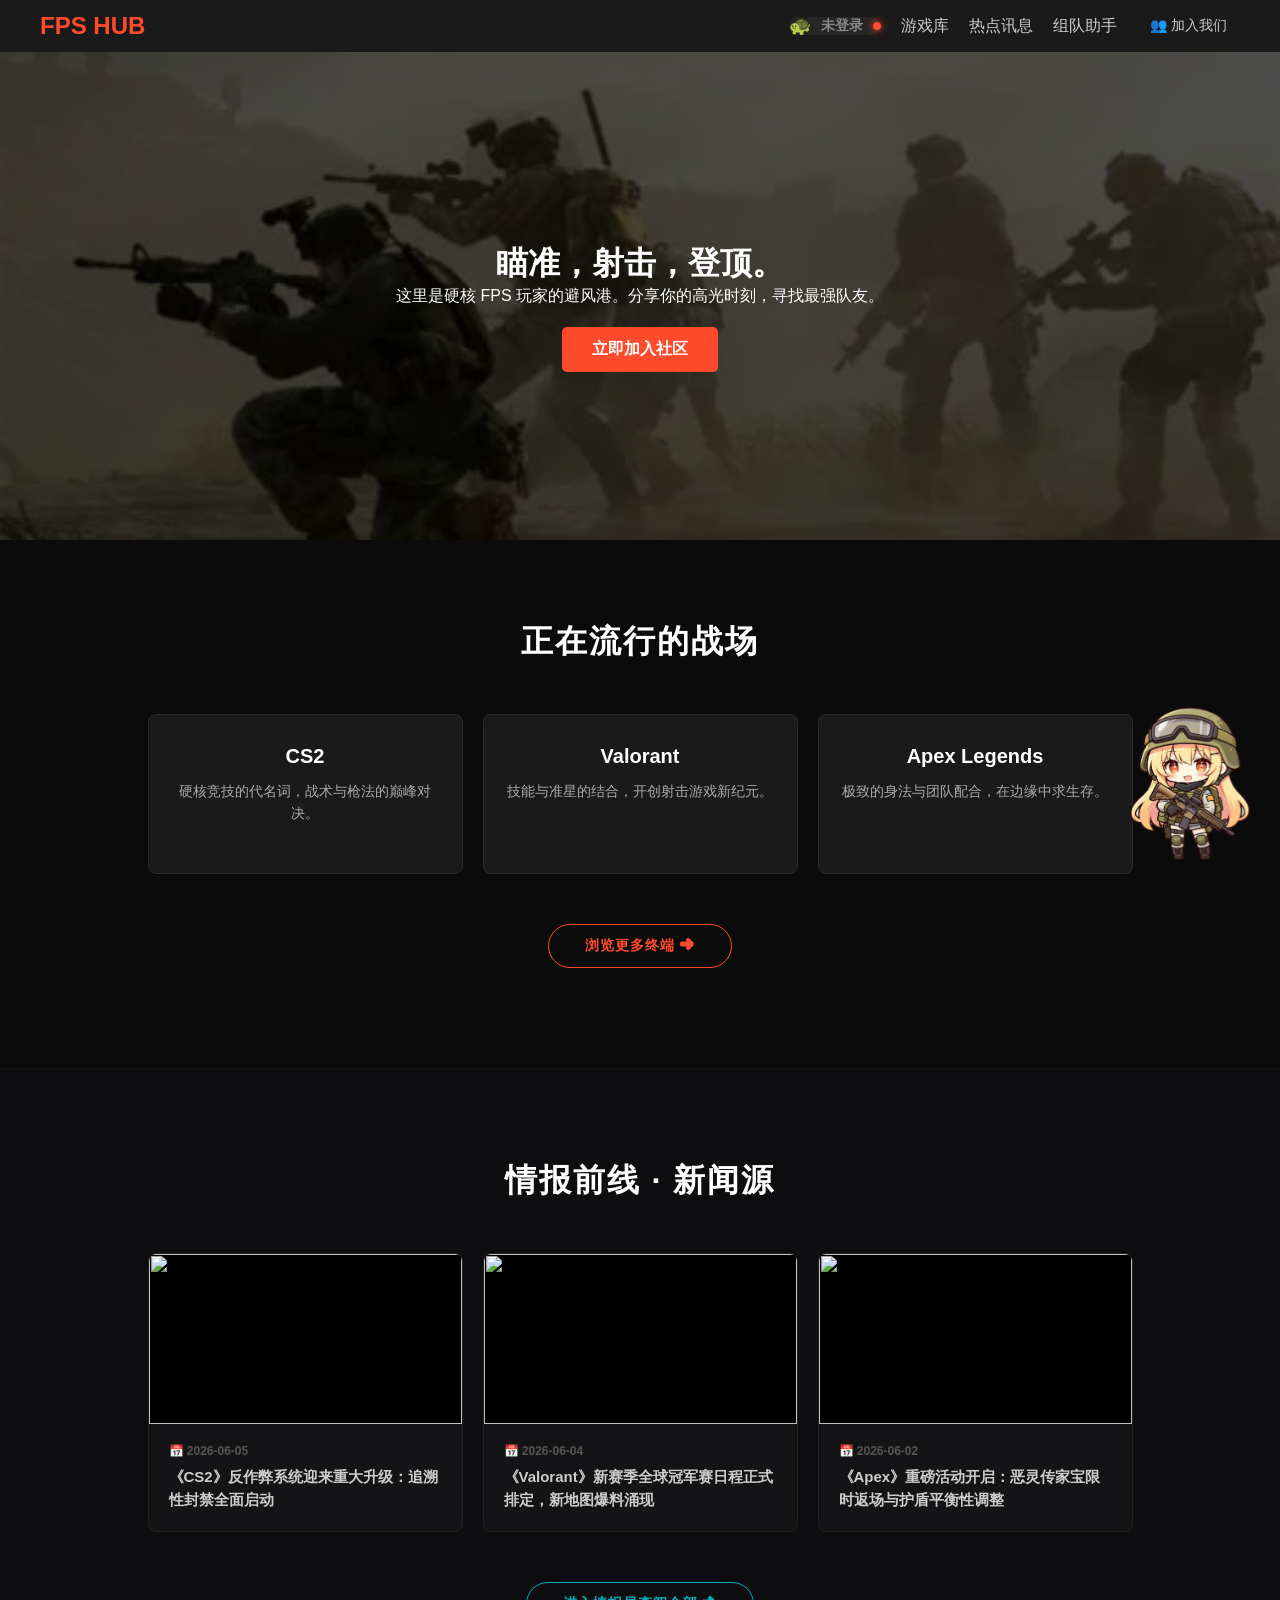
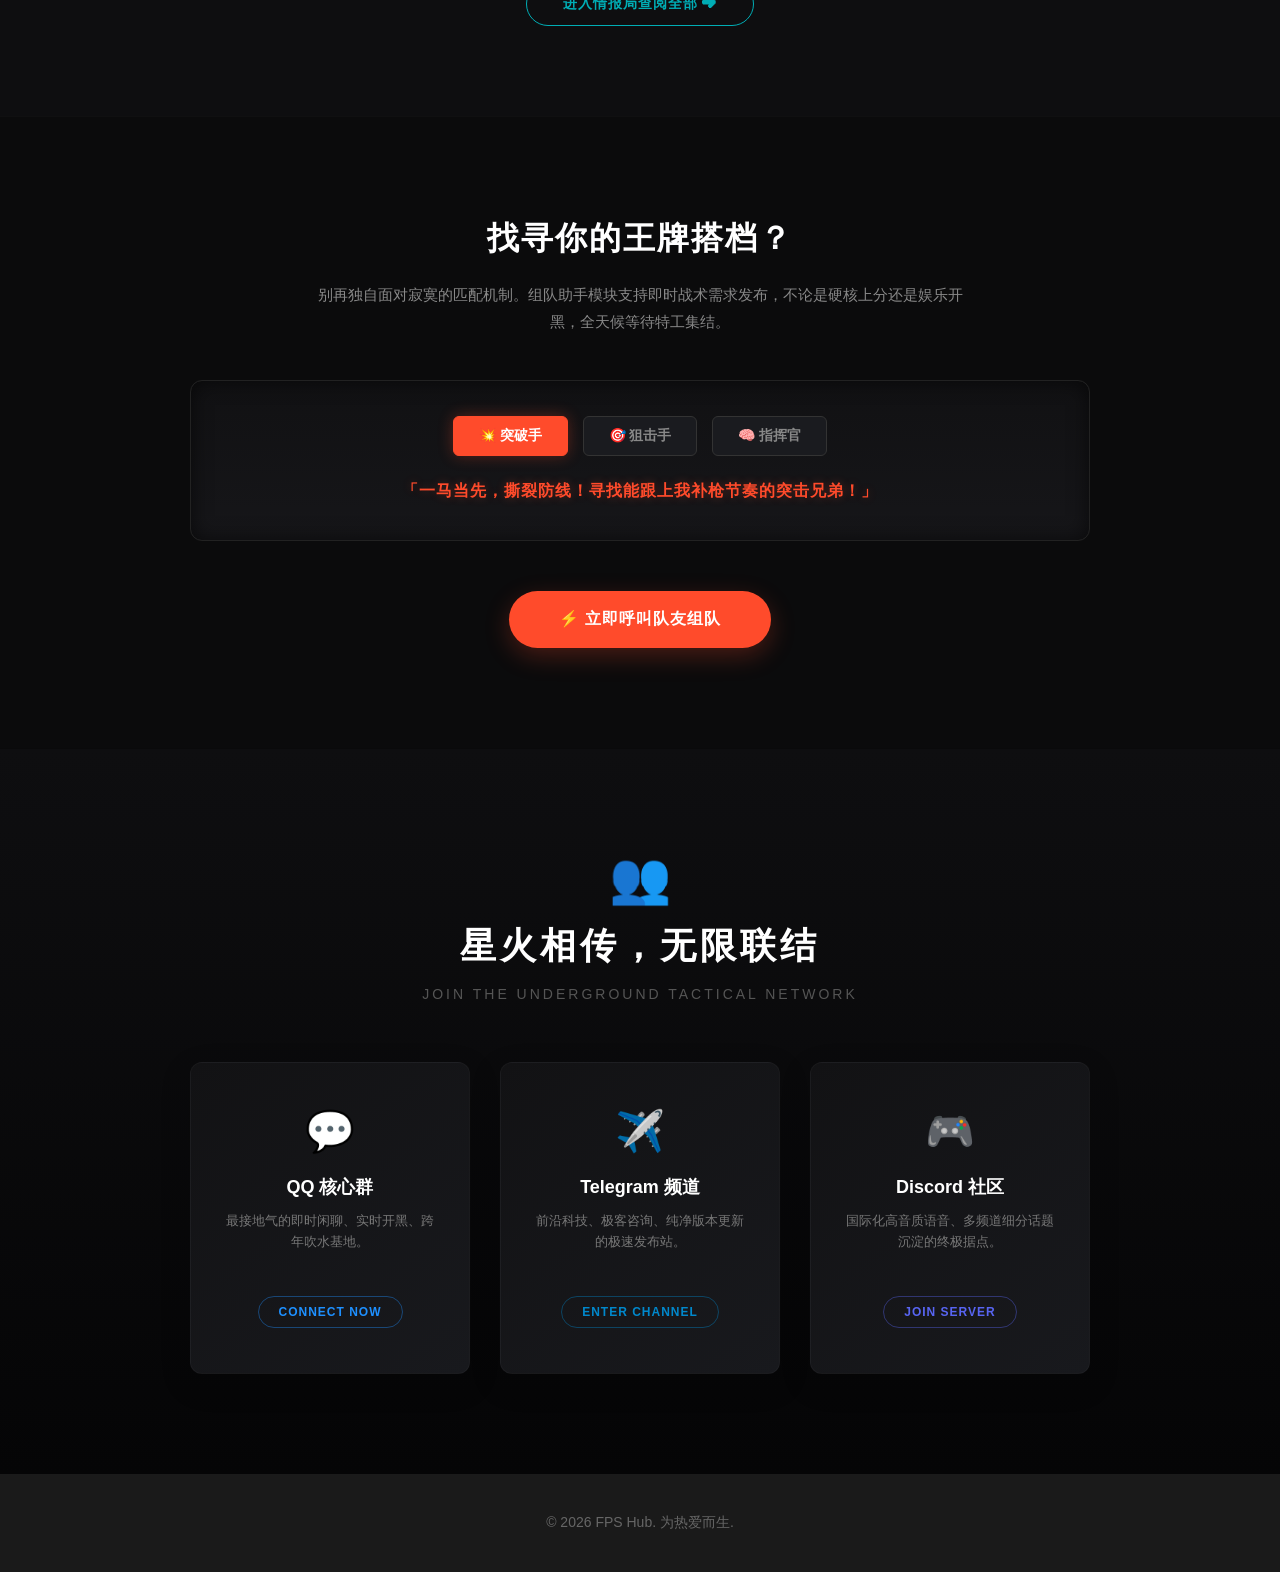
==== index.html @ 97d1cbc4 "Add files via upload" ====
<!DOCTYPE html>
<html lang="zh-CN">
<head>
    <meta charset="UTF-8">
    <meta name="viewport" content="width=device-width, initial-scale=1.0">
    <title>FPS 玩家集结地 | FPS Hub</title>
    <link rel="stylesheet" href="./assets/css/style.css">
</head>
<body>
    <nav class="navbar">
        <div class="logo">
            <a href="index.html" style="color: inherit; text-decoration: none;">FPS HUB</a>
        </div>
        
        <ul class="nav-links" style="display: flex; align-items: center; gap: 20px;">
            <li id="userStatusWidget" style="display: flex; align-items: center; gap: 10px; padding: 5px 10px; background: rgba(255,255,255,0.05); border-radius: 20px;">
                <span id="widgetAvatar" style="font-size: 18px; line-height: 1;">🐢</span>
                <span id="widgetUsername" style="color: #ccc; font-size: 14px; font-weight: bold;">未登录</span>
                <span id="widgetDot" style="width: 8px; height: 8px; background-color: #ff4b2b; border-radius: 50%; display: inline-block; box-shadow: 0 0 8px #ff4b2b;"></span>
            </li>

            <li><a href="games.html">游戏库</a></li>
            <li><a href="news.html">热点讯息</a></li>
            <li><a href="match.html">组队助手</a></li>
            
            <li class="nav-join-container">
                <a href="join.html" class="nav-join-btn">👥 加入我们</a>
                
                <div class="nav-join-submenu">
                    <a href="https://qun.qq.com/universal-share/share?ac=1&authKey=jXjnaJmZs3zAfgapzyHPp2ZwPc4QVpMNlYr9Yfo%2BTB949tJ5hzfJ44ekNzn6M8ta&busi_data=eyJncm91cENvZGUiOiI3MDMzOTYwMDYiLCJ0b2tlbiI6IjlsbFM5RTBqVzRQOWlpcWo5WTJKZWQyQnJJNkxzL1hSN0FnbUQyYXUrUEw5eThXWmM2a3VFT09YQXBnSmYzNUQiLCJ1aW4iOiIzNjYxNjg2NTkifQ%3D%3D&data=ZD-B5qIyFcmCADhrLnzD6G_YA5h3e3gyh0UAQoWv2PFkTdUh4Z1ByCwwE3GEmBjM2tm8iiduB4C0uLNukjzBGw&svctype=4&tempid=h5_group_info" target="_blank" class="submenu-item qq-item">
                        <span class="item-icon">💬</span> QQ 交流主群
                    </a>
                    <a href="https://t.me/fps_hub1001" target="_blank" class="submenu-item tg-item">
                        <span class="item-icon">✈️</span> Telegram 频道
                    </a>
                    <a href="https://discord.gg/Z62Keahzv" target="_blank" class="submenu-item discord-item">
                        <span class="item-icon">🎮</span> Discord 社区
                    </a>
                    <a href="#" class="submenu-item kook-item">
                        <span class="item-icon">🎙️</span> KOOK（未开放
                    </a>
                </div>
            </li>
        </ul>
    </nav>

    <header class="hero">
        <div class="hero-content">
            <h1>瞄准，射击，登顶。</h1>
            <p>这里是硬核 FPS 玩家的避风港。分享你的高光时刻，寻找最强队友。</p>
            <a href="#" class="btn" id="joinBtn">立即加入社区</a>
        </div>
    </header>

<section class="games" style="padding: 80px 20px; background: #0b0b0c;">
        <h2 style="font-size: 32px; letter-spacing: 2px; margin-bottom: 50px; text-align: center; color: #fff;">
            正在流行的战场
        </h2>
        
        <div class="game-grid" style="display: flex; gap: 20px; justify-content: center; flex-wrap: wrap; margin-bottom: 50px;">
            
            <div class="game-card home-game-card" onclick="openPortalModal('CS2', 'https://www.counter-strike.net/cs2', 'games.html')" 
                 style="cursor: pointer; border-radius: 8px; width: 315px; min-height: 160px; box-sizing: border-box; padding: 30px 20px; text-align: center; margin: 0;">
                <h3 style="margin-top: 0; margin-bottom: 12px; font-size: 20px;">CS2</h3>
                <p style="font-size: 14px; line-height: 1.6; color: #aaa; margin: 0;">硬核竞技的代名词，战术与枪法的巅峰对决。</p>
            </div>
            
            <div class="game-card home-game-card" onclick="openPortalModal('Valorant', 'https://playvalorant.com/', 'games.html')" 
                 style="cursor: pointer; border-radius: 8px; width: 315px; min-height: 160px; box-sizing: border-box; padding: 30px 20px; text-align: center; margin: 0;">
                <h3 style="margin-top: 0; margin-bottom: 12px; font-size: 20px;">Valorant</h3>
                <p style="font-size: 14px; line-height: 1.6; color: #aaa; margin: 0;">技能与准星的结合，开创射击游戏新纪元。</p>
            </div>
            
            <div class="game-card home-game-card" onclick="openPortalModal('Apex Legends', 'https://www.ea.com/games/apex-legends', 'games.html')" 
                 style="cursor: pointer; border-radius: 8px; width: 315px; min-height: 160px; box-sizing: border-box; padding: 30px 20px; text-align: center; margin: 0;">
                <h3 style="margin-top: 0; margin-bottom: 12px; font-size: 20px;">Apex Legends</h3>
                <p style="font-size: 14px; line-height: 1.6; color: #aaa; margin: 0;">极致的身法与团队配合，在边缘中求生存。</p>
            </div>
            
        </div>
        
        <div class="view-more-container" style="text-align: center;">
            <a href="games.html" class="view-more-btn-cyber">浏览更多终端 ➜</a>
        </div>
    </section>

    <div id="portalModal" class="portal-modal" style="
        position: fixed; top: 0; left: 0; width: 100%; height: 100%; 
        background: rgba(5, 5, 6, 0.9); backdrop-filter: blur(12px); -webkit-backdrop-filter: blur(12px);
        display: none; align-items: center; justify-content: center; z-index: 10005;
    ">
        <div class="portal-box" style="
            background: linear-gradient(135deg, #141416 0%, #0e0e10 100%);
            border: 1px solid rgba(255, 75, 43, 0.3); padding: 45px 50px; 
            border-radius: 12px; text-align: center; max-width: 450px; width: 90%;
            box-shadow: 0 0 50px rgba(255, 75, 43, 0.15);
            position: relative;
        ">
            <h3 id="portalGameName" style="color: #fff; margin: 0 0 12px 0; font-size: 24px; font-weight: bold; letter-spacing: 1px;">GAME_TARGET</h3>
            <p style="color: #666; font-size: 13px; margin-bottom: 35px; letter-spacing: 1px;">请选择特工前往的战术分流终端</p>
            
            <div style="display: flex; flex-direction: column; gap: 20px;">
                <a id="portalOfficialBtn" href="#" target="_blank" class="cyber-portal-btn official">🚀 进入外部官方网站</a>
                <a id="portalForumBtn" href="#" target="_blank" class="cyber-portal-btn forum">💬 前往本站分流论坛</a>
                <button onclick="closePortalModal()" style="background: transparent; border: none; color: #555; margin-top: 15px; cursor: pointer; font-size: 13px; text-decoration: underline; transition: color 0.2s;" onmouseover="this.style.color='#ff4b2b'" onmouseout="this.style.color='#555'">取消传送</button>
            </div>
        </div>
    </div>

    <section class="home-news-section" style="background: #0e0e10; padding: 90px 20px; border-top: 1px solid rgba(255,255,255,0.02); text-align: center;">
        <div style="max-width: 1200px; margin: 0 auto;">
            <h2 style="color: #fff; font-size: 32px; letter-spacing: 2px; margin-bottom: 50px; font-weight: bold;">
                情报前线 · 新闻源
            </h2>
            
            <div id="homeNewsGrid" style="display: flex; gap: 20px; justify-content: center; flex-wrap: wrap; margin-bottom: 50px;">
                </div>

            <a href="news.html" class="view-more-btn-cyber" style="border-color: #00adb5; color: #00adb5;">
                进入情报局查阅全部 ➜
            </a>
        </div>
    </section>

    <section class="home-match-preview" style="background: #0b0b0c; padding: 100px 20px; border-top: 1px solid rgba(255,255,255,0.02); text-align: center;">
        <div style="max-width: 900px; margin: 0 auto;">
            <h2 style="color: #fff; font-size: 32px; letter-spacing: 2px; margin-bottom: 20px;">找寻你的王牌搭档？</h2>
            <p style="color: #888; font-size: 15px; max-width: 650px; margin: 0 auto 45px auto; line-height: 1.8;">
                别再独自面对寂寞的匹配机制。组队助手模块支持即时战术需求发布，不论是硬核上分还是娱乐开黑，全天候等待特工集结。
            </p>

            <div class="tactical-sandbox" style="background: linear-gradient(180deg, #111113 0%, #161619 100%); border: 1px solid #222; padding: 35px; border-radius: 12px; margin-bottom: 50px; box-shadow: inset 0 0 20px rgba(0,0,0,0.6);">
                <div style="display: flex; justify-content: center; gap: 15px; margin-bottom: 25px;">
                    <button class="sandbox-btn-cyber active" onclick="switchSandboxRole('fragger', this)">💥 突破手</button>
                    <button class="sandbox-btn-cyber" onclick="switchSandboxRole('awper', this)">🎯 狙击手</button>
                    <button class="sandbox-btn-cyber" onclick="switchSandboxRole('igl', this)">🧠 指挥官</button>
                </div>
                <div id="sandboxQuote" style="color: #ff4b2b; font-size: 16px; font-weight: bold; min-height: 24px; font-family: monospace; letter-spacing: 1px; text-shadow: 0 0 10px rgba(255,75,43,0.3);">
                    「一马当先，撕裂防线！寻找能跟上我补枪节奏的突击兄弟！」
                </div>
            </div>

            <a href="match.html" class="giant-cyber-btn">
                ⚡ 立即呼叫队友组队
            </a>
        </div>
    </section>

    <section class="home-join-wild" style="background: linear-gradient(180deg, #0e0e10 0%, #050506 100%); padding: 100px 20px; border-top: 1px solid rgba(255,255,255,0.02); text-align: center;">
        <div style="max-width: 1200px; margin: 0 auto;">
            <div style="font-size: 50px; margin-bottom: 15px; display: inline-block;">👥</div>
            <h2 style="color: #fff; font-size: 36px; letter-spacing: 4px; font-weight: bold; margin-bottom: 15px;">星火相传，无限联结</h2>
            <p style="color: #555; font-size: 14px; letter-spacing: 3px; margin-bottom: 60px;">JOIN THE UNDERGROUND TACTICAL NETWORK</p>

            <div style="display: flex; gap: 30px; justify-content: center; flex-wrap: wrap;">
                
                <a href="https://qun.qq.com/universal-share/share?ac=1&authKey=jXjnaJmZs3zAfgapzyHPp2ZwPc4QVpMNlYr9Yfo%2BTB949tJ5hzfJ44ekNzn6M8ta&busi_data=eyJncm91cENvZGUiOiI3MDMzOTYwMDYiLCJ0b2tlbiI6IjlsbFM5RTBqVzRQOWlpcWo5WTJKZWQyQnJJNkxzL1hSN0FnbUQyYXUrUEw5eThXWmM2a3VFT09YQXBnSmYzNUQiLCJ1aW4iOiIzNjYxNjg2NTkifQ%3D%3D&data=ZD-B5qIyFcmCADhrLnzD6G_YA5h3e3gyh0UAQoWv2PFkTdUh4Z1ByCwwE3GEmBjM2tm8iiduB4C0uLNukjzBGw&svctype=4&tempid=h5_group_info" target="_blank" class="premium-join-card qq-card">
                    <div class="card-icon">💬</div>
                    <h4>QQ 核心群</h4>
                    <p>最接地气的即时闲聊、实时开黑、跨年吹水基地。</p>
                    <span class="action-tag">CONNECT NOW</span>
                </a>

                <a href="https://t.me/fps_hub1001" target="_blank" class="premium-join-card tg-card">
                    <div class="card-icon">✈️</div>
                    <h4>Telegram 频道</h4>
                    <p>前沿科技、极客咨询、纯净版本更新的极速发布站。</p>
                    <span class="action-tag">ENTER CHANNEL</span>
                </a>

                <a href="https://discord.gg/Z62Keahzv" target="_blank" class="premium-join-card discord-card">
                    <div class="card-icon">🎮</div>
                    <h4>Discord 社区</h4>
                    <p>国际化高音质语音、多频道细分话题沉淀的终极据点。</p>
                    <span class="action-tag">JOIN SERVER</span>
                </a>

            </div>
        </div>
    </section>
    
    <footer>
        <p>&copy; 2026 FPS Hub. 为热爱而生.</p>
    </footer>
    
    <div class="modal-overlay" id="loginModal">
        <div class="login-box">
            <span class="close-btn" id="closeModal">&times;</span>
            <h2>玩家登录</h2>
            <form id="loginForm" onsubmit="return false;">
                <div class="input-group">
                    <label>电子邮箱 / 玩家ID</label>
                    <input type="text" placeholder="输入你的战网凭证..." required>
                </div>
                <div class="input-group">
                    <label>安全密码</label>
                    <input type="password" placeholder="输入密码..." required>
                </div>

                <div class="captcha-container">
                    <div class="captcha-track" id="captchaTrack">
                        <span id="captchaText">向右滑动解锁战术终端</span>
                        <div class="captcha-slider" id="captchaSlider">&gt;&gt;</div>
                    </div>
                </div>

                <div class="form-links">
                    <a href="#" onclick="alert('本地演示：重置密码邮件已发送（模拟）')">忘记密码？</a>
                    <a href="#" onclick="showCuteRegisterModal(); return false;">没有账户？立即注册</a>
                </div>

                <button type="submit" class="submit-btn" id="loginSubmitBtn" disabled style="opacity: 0.5; cursor: not-allowed;">进入避风港</button>
            </form>
        </div>
    </div>

    <script src="./assets/js/games-data.js"></script>
    <script src="./assets/js/main.js"></script>
    <script src="./assets/js/home-agent.js"></script>
</body>
</html>
---- assets/css/style.css ----
* {
    margin: 0;
    padding: 0;
    box-sizing: border-box;
    font-family: 'Segoe UI', sans-serif;
}

body {
    background-color: #0f0f0f;
    color: #ffffff;
}

/* ---------- 导航栏 ---------- */
.navbar {
    display: flex;
    justify-content: space-between;
    align-items: center;
    padding: 10px 40px;
    background: #1a1a1a;
    position: fixed;
    top: 0;
    left: 0;
    width: 100%;
    z-index: 10000;
}

.logo {
    font-size: 24px;
    font-weight: bold;
    color: #ff4b2b;
}

.nav-links {
    list-style: none;
    display: flex;
    align-items: center;
    gap: 24px;
}

.nav-links li {
    margin: 0 !important;
    padding: 0 !important;
}

.nav-links a {
    text-decoration: none;
    color: #ccc;
    transition: 0.3s;
}

.nav-links a:hover {
    color: #ff4b2b;
}

/* 加入我们 悬浮菜单 */
.nav-join-container {
    position: relative;
    display: inline-block;
    padding: 5px 0;
    z-index: 9999;
}

.nav-join-btn {
    display: inline-block;
    padding: 6px 12px;
    color: #aaaaaa;
    text-decoration: none;
    font-size: 14px;
    font-weight: 500;
    border: 1px solid transparent;
    border-radius: 6px;
    background: transparent;
    transition: all 0.3s ease;
    transition-delay: 0.2s;
}

.nav-join-container:hover .nav-join-btn {
    color: #ffffff;
    background: rgba(0, 102, 204, 0.1);
    border-color: #0066cc;
    box-shadow: 0 0 12px rgba(0, 102, 204, 0.4);
    transition-delay: 0.3s;
}

.nav-join-submenu {
    position: absolute;
    top: 100%;
    left: 50%;
    transform: translateX(-50%) translateY(-10px);
    width: 160px;
    background: rgba(20, 20, 25, 0.95);
    border: 1px solid #0066cc;
    border-radius: 8px;
    padding: 6px 0;
    box-shadow: 0 10px 30px rgba(0, 0, 0, 0.7), 0 0 15px rgba(0, 102, 204, 0.2);
    opacity: 0;
    pointer-events: none;
    transition: transform 0.3s ease, opacity 0.3s ease;
    transition-delay: 0.2s;
    z-index: 9999;
}

.nav-join-container:hover .nav-join-submenu {
    opacity: 1;
    pointer-events: auto;
    transform: translateX(-50%) translateY(0);
    transition-delay: 0.3s;
}

.submenu-item {
    display: flex;
    align-items: center;
    padding: 10px 16px;
    color: #cccccc;
    text-decoration: none;
    font-size: 13px;
    transition: all 0.2s ease;
}

.submenu-item .item-icon {
    margin-right: 8px;
    font-size: 14px;
}

.submenu-item:hover {
    color: #ffffff;
    background: rgba(0, 102, 204, 0.2);
    padding-left: 20px;
}

/* ---------- 英雄区 ---------- */
.hero {
    height: 60vh;
    padding-top: 74px;
    background: linear-gradient(rgba(0,0,0,0.7), rgba(0,0,0,0.7)), url('../images/toutu.png');
    background-size: cover;
    background-position: center;
    display: flex;
    align-items: center;
    justify-content: center;
    text-align: center;
}

/* ---------- 通用按钮 ---------- */
.btn {
    display: inline-block;
    margin-top: 20px;
    padding: 12px 30px;
    background: #ff4b2b;
    color: white;
    text-decoration: none;
    border-radius: 5px;
    font-weight: bold;
    transition: transform 0.2s ease, background 0.2s ease;
}

.btn:hover {
    transform: scale(1.05);
    background: #ff6247;
}

/* ---------- 首页游戏卡片（旧样式，保留） ---------- */
.games {
    padding: 50px;
    text-align: center;
}

.game-grid {
    display: grid;
    grid-template-columns: repeat(auto-fit, minmax(250px, 1fr));
    gap: 20px;
    margin-top: 30px;
}

.game-card {
    background: #1e1e1e;
    padding: 30px;
    border-radius: 10px;
    border-bottom: 4px solid #ff4b2b;
    transition: transform 0.3s;
}

.game-card:hover {
    transform: translateY(-10px);
}

.view-more-container {
    text-align: center;
    margin: 40px 0 20px;
}

.view-more-btn {
    display: inline-block;
    padding: 12px 35px;
    background: transparent;
    color: #ff4b2b;
    border: 2px solid #ff4b2b;
    border-radius: 30px;
    font-size: 15px;
    font-weight: bold;
    text-decoration: none;
    transition: all 0.3s ease;
}

.view-more-btn:hover {
    background: #ff4b2b;
    color: white;
    box-shadow: 0 0 20px rgba(255, 75, 43, 0.4);
    transform: translateY(-2px);
}

/* 主页游戏卡片霓虹光晕（如果需要保留） */
.home-game-card {
    background: #1a1a1a;
    border-radius: 12px;
    border: 1px solid #2a2a2a;
    transition: all 0.4s cubic-bezier(0.25, 0.8, 0.25, 1);
    position: relative;
    z-index: 1;
}

.home-game-card:hover {
    transform: translateY(-10px) scale(1.04);
    border-color: #00adb5;
    box-shadow: 0 20px 40px rgba(0, 0, 0, 0.6), 
                0 0 25px rgba(0, 173, 181, 0.3),
                0 0 50px rgba(0, 173, 181, 0.1);
}

/* ---------- 登录弹窗 ---------- */
.modal-overlay {
    position: fixed;
    top: 0;
    left: 0;
    width: 100%;
    height: 100%;
    background: rgba(0, 0, 0, 0.85);
    display: flex;
    align-items: center;
    justify-content: center;
    z-index: 1000;
    opacity: 0;
    pointer-events: none;
    transition: opacity 0.3s ease;
}

.modal-overlay.active {
    opacity: 1;
    pointer-events: auto;
}

.login-box {
    background: #1a1a1a;
    padding: 40px;
    border-radius: 12px;
    width: 100%;
    max-width: 400px;
    border: 1px solid #333;
    box-shadow: 0 0 20px rgba(255, 75, 43, 0.2);
    position: relative;
}

.close-btn {
    position: absolute;
    top: 15px;
    right: 20px;
    font-size: 24px;
    color: #666;
    cursor: pointer;
    transition: color 0.2s;
}

.close-btn:hover {
    color: #ff4b2b;
}

.login-box h2 {
    margin-bottom: 25px;
    color: #ff4b2b;
}

.input-group {
    margin-bottom: 20px;
    text-align: left;
}

.input-group label {
    display: block;
    margin-bottom: 8px;
    font-size: 14px;
    color: #aaa;
}

.input-group input {
    width: 100%;
    padding: 12px;
    background: #0f0f0f;
    border: 1px solid #444;
    border-radius: 6px;
    color: white;
    outline: none;
}

.input-group input:focus {
    border-color: #ff4b2b;
}

.form-links {
    display: flex;
    justify-content: space-between;
    margin-bottom: 20px;
    font-size: 13px;
}

.form-links a {
    color: #ff4b2b;
    text-decoration: none;
}

.form-links a:hover {
    text-decoration: underline;
}

.submit-btn {
    width: 100%;
    padding: 12px;
    background: #ff4b2b;
    color: white;
    border: none;
    border-radius: 6px;
    font-weight: bold;
    cursor: pointer;
    transition: 0.2s;
}

.submit-btn:hover {
    background: #ff6247;
}

/* 滑块验证码 */
.captcha-container {
    margin-bottom: 20px;
    background: #0f0f0f;
    padding: 10px;
    border-radius: 6px;
    border: 1px solid #333;
}

.captcha-track {
    height: 40px;
    background: #222;
    border-radius: 20px;
    position: relative;
    display: flex;
    align-items: center;
    justify-content: center;
    color: #666;
    font-size: 13px;
    user-select: none;
}

.captcha-slider {
    width: 40px;
    height: 40px;
    background: #ff4b2b;
    border-radius: 50%;
    position: absolute;
    left: 0;
    top: 0;
    cursor: grab;
    display: flex;
    align-items: center;
    justify-content: center;
    color: white;
    font-weight: bold;
    transition: background 0.2s;
}

.captcha-slider:active {
    cursor: grabbing;
}

.captcha-track.success {
    background: #2e7d32;
    color: #fff;
}

.captcha-track.success .captcha-slider {
    background: #4caf50;
    cursor: not-allowed;
}

/* ---------- 游戏库筛选区 ---------- */
.filter-panel {
    margin-top: 100px;
    padding: 20px 50px;
    text-align: center;
}

.search-container {
    position: relative;
    max-width: 500px;
    margin: 0 auto 25px;
}

.search-container input {
    width: 100%;
    padding: 14px 45px 14px 20px;
    background: #1a1a1a;
    border: 2px solid #333;
    border-radius: 30px;
    color: white;
    font-size: 16px;
    outline: none;
    transition: 0.3s;
}

.search-container input:focus {
    border-color: #ff4b2b;
}

.clear-search {
    position: absolute;
    right: 20px;
    top: 50%;
    transform: translateY(-50%);
    font-size: 22px;
    color: #666;
    cursor: pointer;
    display: none;
}

.clear-search:hover {
    color: white;
}

.main-tags,
.sub-tags {
    margin-bottom: 15px;
    display: flex;
    justify-content: center;
    gap: 12px;
    flex-wrap: wrap;
}

.tag-btn {
    padding: 8px 20px;
    background: #1e1e1e;
    border: 1px solid #444;
    color: #ccc;
    border-radius: 20px;
    cursor: pointer;
    font-size: 14px;
    transition: 0.2s;
}

.tag-btn:hover,
.tag-btn.active {
    background: #ff4b2b;
    border-color: #ff4b2b;
    color: white;
}

.sub-tags .tag-btn {
    font-size: 12px;
    background: #151515;
    padding: 5px 14px;
}

/* ---------- 游戏库卡片网格 ---------- */
.games-library {
    padding: 0 50px 50px;
}

.library-grid {
    display: grid;
    grid-template-columns: repeat(auto-fit, minmax(340px, 1fr));
    gap: 25px;
}

/* ---------- 游戏大卡片（所有状态合并，无重复） ---------- */
.game-big-card {
    position: relative;
    overflow: hidden;
    background: #1e1e1e;
    border-radius: 14px;
    padding: 20px;
    border: 1px solid #2d2d2d;
    display: flex;
    flex-direction: column;
    justify-content: space-between;
    height: 230px;
    box-shadow: 0 4px 12px rgba(0, 0, 0, 0.4);
    transition: transform 0.3s cubic-bezier(0.25, 0.8, 0.25, 1),
                background-color 0.3s ease,
                box-shadow 0.3s ease,
                border-color 0.3s ease;
}

.game-big-card:hover {
    transform: translateY(-8px);
    background: #262626;
    border-color: #ff4b2b;
    box-shadow: 0 16px 32px rgba(0, 0, 0, 0.6), 0 4px 20px rgba(255, 75, 43, 0.2);
}

/* 收藏金色样式 */
.game-big-card.starred {
    border-color: #ffd700;
    box-shadow: 0 4px 15px rgba(255, 215, 0, 0.15);
}

.game-big-card.starred:hover {
    box-shadow: 0 16px 32px rgba(0, 0, 0, 0.6), 0 4px 20px rgba(255, 215, 0, 0.25);
}

.game-big-card.starred .star-icon {
    color: #ffd700 !important;
}

/* 卡片内部内容（虚化层） */
.card-inner-content {
    transition: filter 0.5s ease, opacity 0.5s ease;
    transition-delay: 0s;
}


/* 悬停显示的双按钮遮罩 */
.game-hover-overlay {
    position: absolute;
    top: 0;
    left: 0;
    width: 100%;
    height: 100%;
    background: rgba(10, 10, 12, 0.2);
    display: flex;
    align-items: center;
    justify-content: center;
    z-index: 10;
    opacity: 0;
    pointer-events: none;
    transition: opacity 0.5s ease;
    transition-delay: 0s;
}

.game-big-card:hover .game-hover-overlay {
    opacity: 1;
    pointer-events: auto;
    transition-delay: 1s;
}

.overlay-btn-group {
    display: flex;
    flex-direction: column;
    gap: 15px;
    width: 70%;
}

.overlay-btn {
    padding: 12px 20px;
    border-radius: 8px;
    font-weight: bold;
    font-size: 14px;
    cursor: pointer;
    border: none;
    letter-spacing: 1px;
    transition: all 0.2s ease;
    box-shadow: 0 4px 15px rgba(0, 0, 0, 0.5);
}

.forum-btn {
    background: linear-gradient(135deg, #00adb5, #00fff2);
    color: #000;
}

.forum-btn:hover {
    box-shadow: 0 0 15px rgba(0, 173, 181, 0.6);
    transform: translateY(-2px);
}

.official-btn {
    background: linear-gradient(135deg, #ff4b2b, #ff416c);
    color: #fff;
}

.official-btn:hover {
    box-shadow: 0 0 15px rgba(255, 75, 43, 0.6);
    transform: translateY(-2px);
}

/* 卡片主体布局 */
.card-main-body {
    display: flex;
    align-items: flex-start;
    gap: 16px;
}

.game-img-wrapper {
    width: 85px;
    height: 85px;
    border-radius: 10px;
    overflow: hidden;
    flex-shrink: 0;
    background: #111;
    border: 1px solid #333;
}

.game-card-img {
    width: 100%;
    height: 100%;
    object-fit: cover;
    transition: transform 0.5s cubic-bezier(0.25, 0.8, 0.25, 1);
}

.game-big-card:hover .game-card-img {
    transform: scale(1.08);
}

.card-right-info {
    display: flex;
    flex-direction: column;
    gap: 8px;
    text-align: left;
}

.game-card-title {
    font-size: 18px;
    font-weight: 700;
    color: #ffffff;
    line-height: 1.3;
    letter-spacing: 0.5px;
}

.game-card-meta {
    display: flex;
    flex-direction: column;
    gap: 5px;
}

.meta-dev {
    font-size: 11px;
    color: #ff4b2b;
    background: rgba(255, 75, 43, 0.08);
    padding: 2px 8px;
    border-radius: 4px;
    width: max-content;
    border: 1px solid rgba(255, 75, 43, 0.15);
}

.meta-platform {
    font-size: 11px;
    color: #aaa;
    background: #2a2a2a;
    padding: 2px 8px;
    border-radius: 4px;
    width: max-content;
    border: 1px solid #3d3d3d;
}

.game-card-desc {
    font-size: 13px;
    color: #aaaaaa;
    text-align: left;
    line-height: 1.5;
    margin-top: 15px;
    padding-top: 10px;
    border-top: 1px dashed #2d2d2d;
    display: -webkit-box;
    -webkit-line-clamp: 2;
    -webkit-box-orient: vertical;
    overflow: hidden;
}

/* 右下角三个点与菜单 */
.card-actions {
    position: absolute;
    bottom: 15px;
    right: 15px;
    z-index: 20;
    pointer-events: auto;
}

.three-dots {
    font-size: 18px;
    color: #555;
    cursor: pointer;
    padding: 5px;
    user-select: none;
    transition: color 0.2s;
}

.three-dots:hover {
    color: #ff4b2b;
}

.action-menu {
    position: absolute;
    bottom: 30px;
    right: 0;
    background: #252525;
    border: 1px solid #3d3d3d;
    border-radius: 8px;
    width: 110px;
    box-shadow: 0 10px 25px rgba(0,0,0,0.5);
    display: none;
    z-index: 30;
    overflow: hidden;
}

.card-actions:hover .action-menu {
    display: block;
}

.menu-item {
    padding: 10px 12px;
    font-size: 12px;
    color: #ccc;
    cursor: pointer;
    display: flex;
    align-items: center;
    gap: 8px;
    transition: 0.2s;
}

.menu-item:hover {
    background: #ff4b2b;
    color: white;
}

/* 无结果提示 */
.no-results {
    display: none;
    text-align: center;
    font-size: 18px;
    color: #666;
    padding: 50px 0;
}

/* Toast 提示 */
.toast {
    position: fixed;
    bottom: 30px;
    right: 30px;
    background: #2e7d32;
    color: white;
    padding: 12px 25px;
    border-radius: 8px;
    font-weight: bold;
    box-shadow: 0 8px 24px rgba(0,0,0,0.4);
    z-index: 2000;
    opacity: 0;
    transform: translateY(20px);
    transition: all 0.3s cubic-bezier(0.25, 0.8, 0.25, 1);
    pointer-events: none;
}

.toast.show {
    opacity: 1;
    transform: translateY(0);
}

/* 可爱弹窗 */
.cute-modal-mask {
    position: fixed;
    top: 0; left: 0; width: 100%; height: 100%;
    background: rgba(0, 0, 0, 0.75);
    backdrop-filter: blur(8px);
    display: flex; justify-content: center; align-items: center;
    z-index: 10000;
    animation: fadeIn 0.3s ease;
}

.cute-modal-box {
    background: #222222;
    border: 2px solid #ff4b2b;
    border-radius: 20px;
    padding: 35px 30px;
    width: 90%; max-width: 400px;
    text-align: center;
    box-shadow: 0 15px 50px rgba(255, 75, 43, 0.3);
    position: relative;
    animation: popIn 0.4s cubic-bezier(0.175, 0.885, 0.32, 1.275);
}

.cute-modal-avatar {
    font-size: 45px; margin-bottom: 15px;
    animation: bounce 2s infinite;
}

.cute-modal-box h3 { color: white; font-size: 20px; margin-bottom: 12px; }
.cute-modal-box p { color: #bbb; font-size: 14px; line-height: 1.6; margin-bottom: 25px; }

.cute-modal-btns { display: flex; flex-direction: column; gap: 12px; }

.cute-btn-primary {
    background: linear-gradient(135deg, #ff4b2b, #ff416c);
    color: white; border: none; padding: 12px; border-radius: 25px;
    font-weight: bold; cursor: pointer; transition: 0.2s; font-size: 14px;
}

.cute-btn-primary:hover {
    transform: translateY(-2px); box-shadow: 0 5px 15px rgba(255, 75, 43, 0.4);
}

.cute-btn-secondary {
    background: transparent; color: #888; border: 1px solid #444;
    padding: 10px; border-radius: 25px; cursor: pointer; transition: 0.2s; font-size: 13px;
}

.cute-btn-secondary:hover {
    color: white; border-color: white; background: #2a2a2a;
}

.cute-modal-mask.fade-out {
    opacity: 0; transform: scale(0.9); transition: all 0.3s ease;
}

@keyframes fadeIn { from { opacity: 0; } to { opacity: 1; } }
@keyframes popIn { from { opacity: 0; transform: scale(0.8); } to { opacity: 1; transform: scale(1); } }
@keyframes bounce { 0%, 100% { transform: translateY(0); } 50% { transform: translateY(-8px); } }

/* ---------- 页脚 ---------- */
footer {
    text-align: center;
    padding: 40px;
    background: #1a1a1a;
    font-size: 14px;
    color: #666;
}
/* 主页扩充专属微特效 */
@keyframes modalSlideUp {
    from {
        transform: translateY(30px);
        opacity: 0;
    }
    to {
        transform: translateY(0);
        opacity: 1;
    }
}

@keyframes pulseGlow {
    0% { transform: scale(1); filter: drop-shadow(0 0 2px rgba(255,255,255,0.1)); }
    100% { transform: scale(1.08); filter: drop-shadow(0 0 15px rgba(0,173,181,0.5)); }
}

/* ==========================================================================
   FPS Hub 主页视觉优化版（修复圆角与悬停 Bug）
   ========================================================================== */

/* 1. 全局公用圆角按钮规范 */
.view-more-btn-cyber {
    display: inline-block;
    padding: 12px 36px;
    border: 1px solid #ff4b2b;
    color: #ff4b2b;
    text-decoration: none;
    font-size: 14px;
    font-weight: bold;
    letter-spacing: 1px;
    border-radius: 25px; /* 统一改为圆润胶囊形态 */
    transition: all 0.3s cubic-bezier(0.25, 0.46, 0.45, 0.94);
}
.view-more-btn-cyber:hover {
    background: #ff4b2b;
    color: #fff !important;
    box-shadow: 0 0 20px rgba(255, 75, 43, 0.4);
    transform: translateY(-2px);
}

/* 2. 传送弹窗按钮圆角优化 */
.cyber-portal-btn {
    display: block;
    padding: 16px;
    font-size: 15px;
    font-weight: bold;
    text-decoration: none;
    border-radius: 8px; /* 柔和圆角 */
    transition: all 0.25s ease;
}
.cyber-portal-btn.official {
    background: #ff4b2b;
    color: #fff;
}
.cyber-portal-btn.official:hover {
    background: #ff6044;
    box-shadow: 0 0 20px rgba(255, 75, 43, 0.4);
    transform: translateY(-2px);
}
.cyber-portal-btn.forum {
    background: #1c1d21;
    color: #ff4b2b;
    border: 1px solid #ff4b2b;
}
.cyber-portal-btn.forum:hover {
    background: rgba(255, 75, 43, 0.08);
    transform: translateY(-2px);
}

/* 3. 组队沙盘按钮圆角化 */
.sandbox-btn-cyber {
    padding: 10px 25px;
    background: #1a1b1f;
    border: 1px solid #333;
    color: #888;
    font-weight: bold;
    font-size: 14px;
    border-radius: 6px; /* 柔和圆角 */
    cursor: pointer;
    transition: all 0.2s ease;
}
.sandbox-btn-cyber:hover, .sandbox-btn-cyber.active {
    background: #ff4b2b;
    border-color: #ff4b2b;
    color: #fff;
    box-shadow: 0 0 15px rgba(255,75,43,0.3);
}

/* 4. 组队助手大呼叫按钮优化 */
.giant-cyber-btn {
    display: inline-block;
    padding: 18px 50px;
    background: #ff4b2b;
    color: #fff;
    font-size: 16px;
    font-weight: bold;
    letter-spacing: 1px;
    text-decoration: none;
    border-radius: 30px; /* 大圆角胶囊设计，完美契合原有UI */
    transition: all 0.3s ease;
    box-shadow: 0 8px 25px rgba(255, 75, 43, 0.25);
}
.giant-cyber-btn:hover {
    transform: translateY(-3px) scale(1.02);
    box-shadow: 0 12px 35px rgba(255, 75, 43, 0.45);
}

/* 5. 加入我们：社交卡片圆角及黑块 Bug 修复 */
.premium-join-card {
    background: linear-gradient(145deg, #121214 0%, #18191d 100%);
    border: 1px solid rgba(255,255,255,0.03);
    padding: 45px 35px;
    width: 280px;
    text-decoration: none;
    display: block;
    border-radius: 12px; /* 匹配整体UI的柔和外框 */
    transition: all 0.4s cubic-bezier(0.165, 0.84, 0.44, 1);
    box-shadow: 0 10px 30px rgba(0,0,0,0.2);
}
.premium-join-card .card-icon {
    font-size: 40px;
    margin-bottom: 20px;
}
.premium-join-card h4 {
    color: #fff;
    font-size: 18px;
    margin: 0 0 12px 0;
}
.premium-join-card p {
    color: #777;
    font-size: 13px;
    line-height: 1.6;
    margin: 0 0 30px 0;
    min-height: 55px;
}

/* 🚨 核心修复：重塑 Action Tag 状态，彻底移除 currentColor 导致的变黑 Bug */
.premium-join-card .action-tag {
    display: inline-block;
    padding: 8px 20px;
    background: transparent;
    border-radius: 20px; /* 胶囊小标签 */
    font-size: 12px;
    font-weight: bold;
    letter-spacing: 1px;
    transition: all 0.3s ease;
}

/* 分门别类的独立悬停配色机制 */
.qq-card .action-tag { border: 1px solid rgba(30,144,255,0.4); color: #1e90ff; }
.tg-card .action-tag { border: 1px solid rgba(0,136,204,0.4); color: #0088cc; }
.discord-card .action-tag { border: 1px solid rgba(88,101,242,0.4); color: #5865F2; }

.premium-join-card:hover {
    transform: translateY(-8px);
}
.qq-card:hover { border-color: #1e90ff; box-shadow: 0 15px 30px rgba(30,144,255,0.15); }
.tg-card:hover { border-color: #0088cc; box-shadow: 0 15px 30px rgba(0,136,204,0.15); }
.discord-card:hover { border-color: #5865F2; box-shadow: 0 15px 30px rgba(88,101,242,0.15); }

/* 悬停时按钮内部着色，保持文字为白色，绝不变黑 */
.qq-card:hover .action-tag { background: #1e90ff; color: #fff !important; }
.tg-card:hover .action-tag { background: #0088cc; color: #fff !important; }
.discord-card:hover .action-tag { background: #5865F2; color: #fff !important; }

/* 确保主页的战场卡片在小屏幕上严格遵循 315px 宽度不被撑开 */
.home-game-card {
    max-width: 315px !important;
    min-width: 280px !important; /* 允许在极小手机屏上略微缩小，但绝不超宽换行 */
}
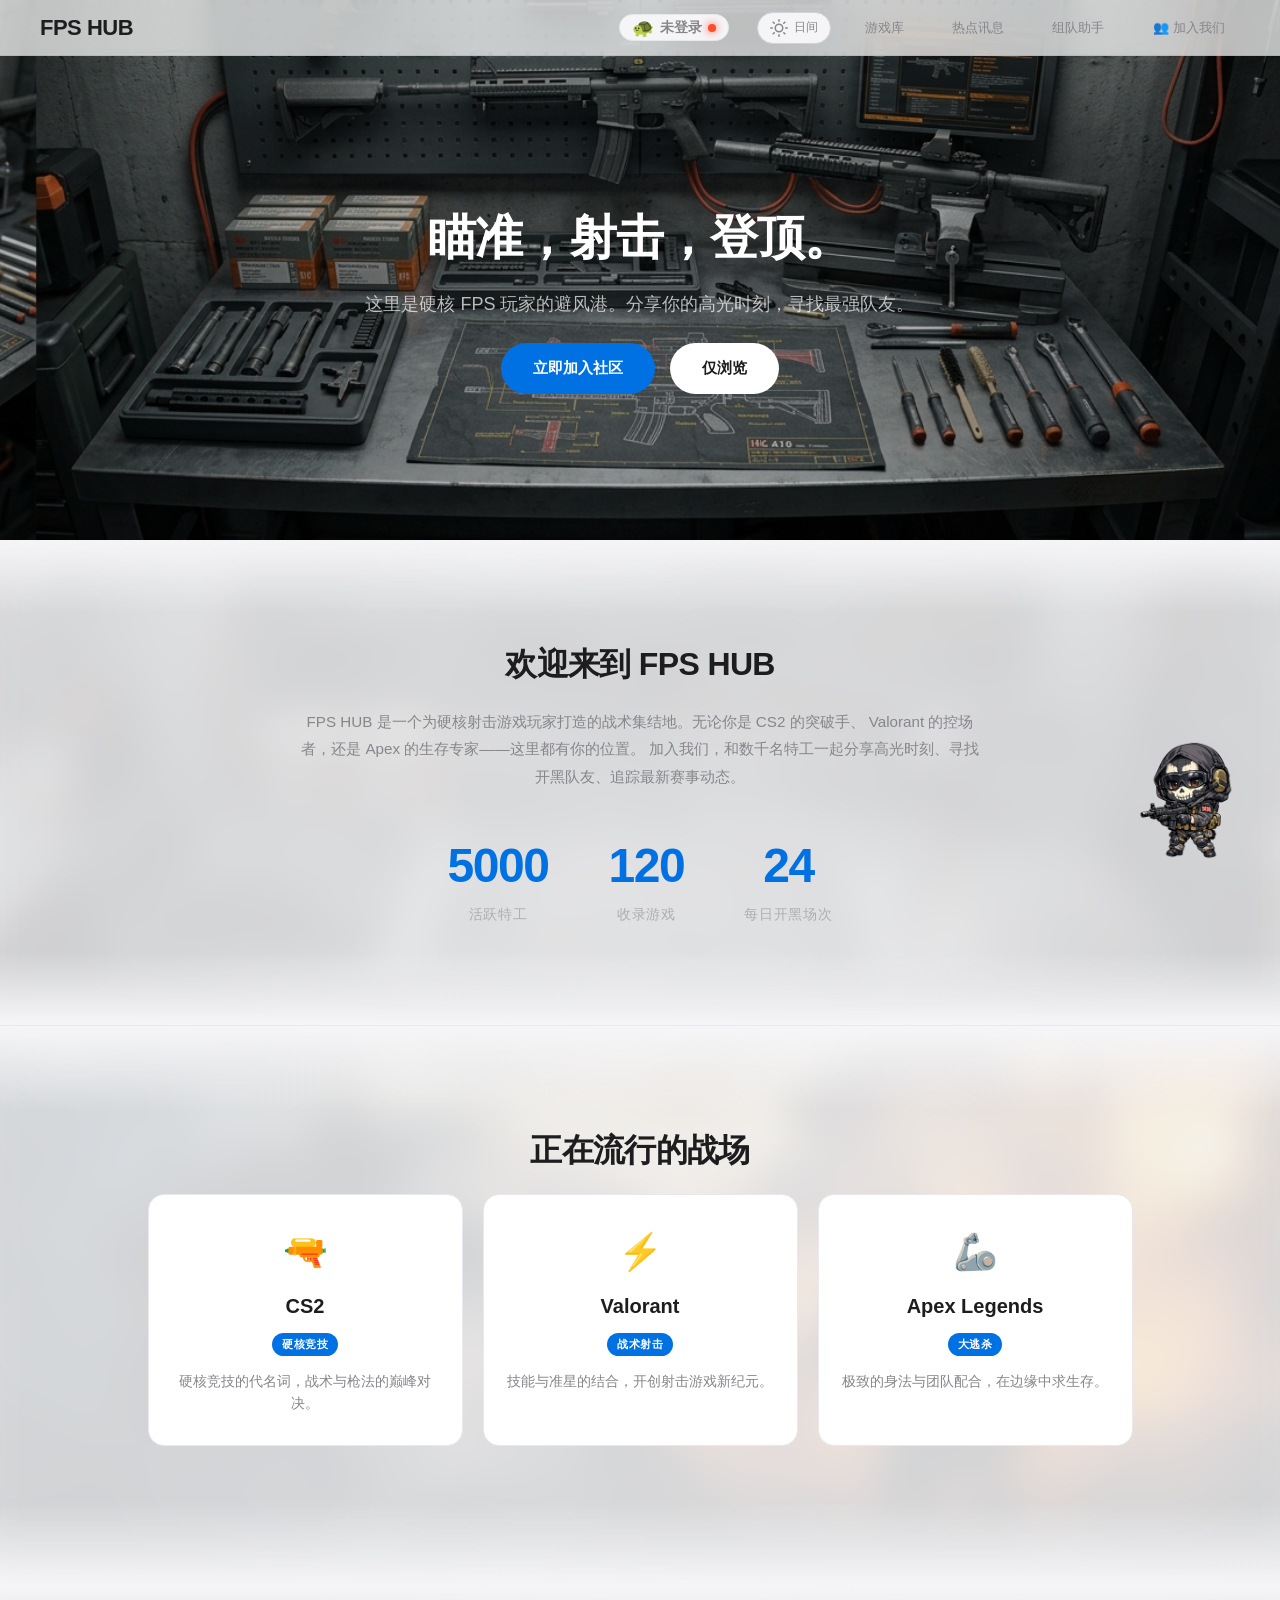
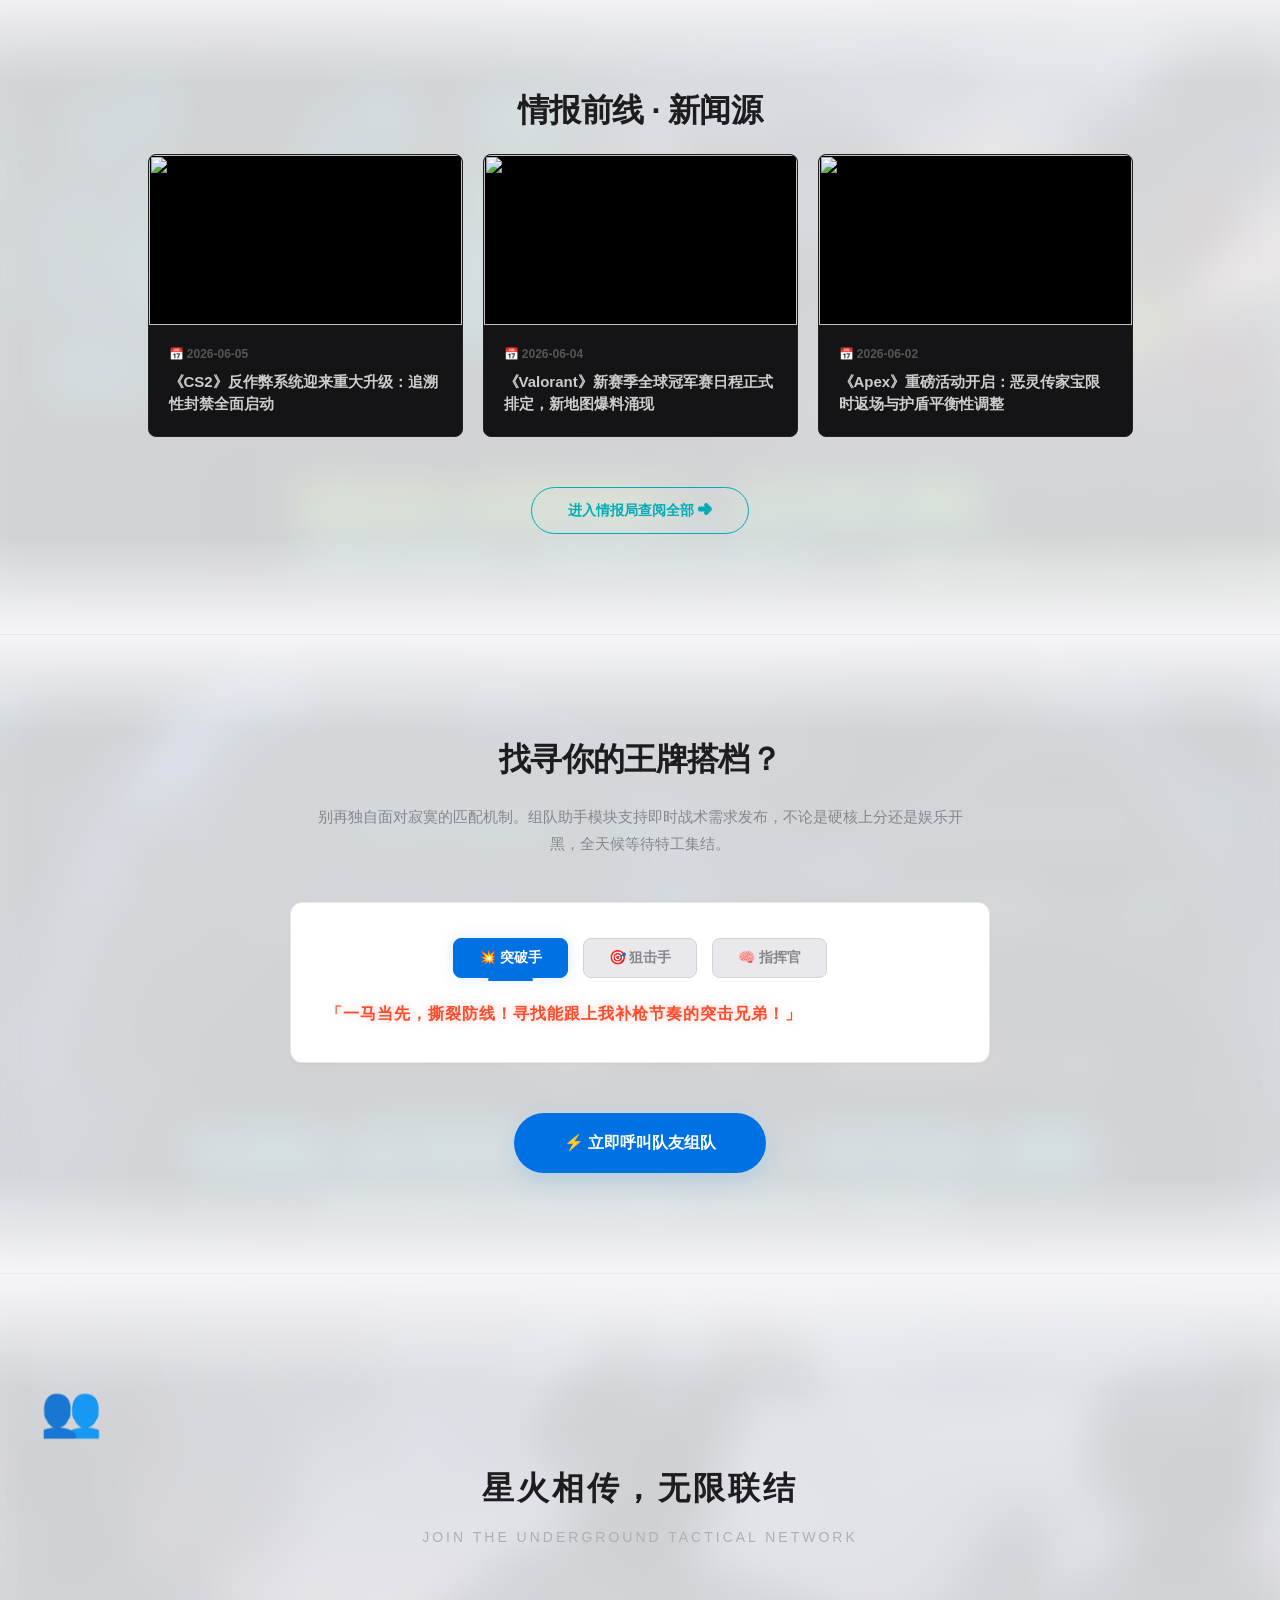
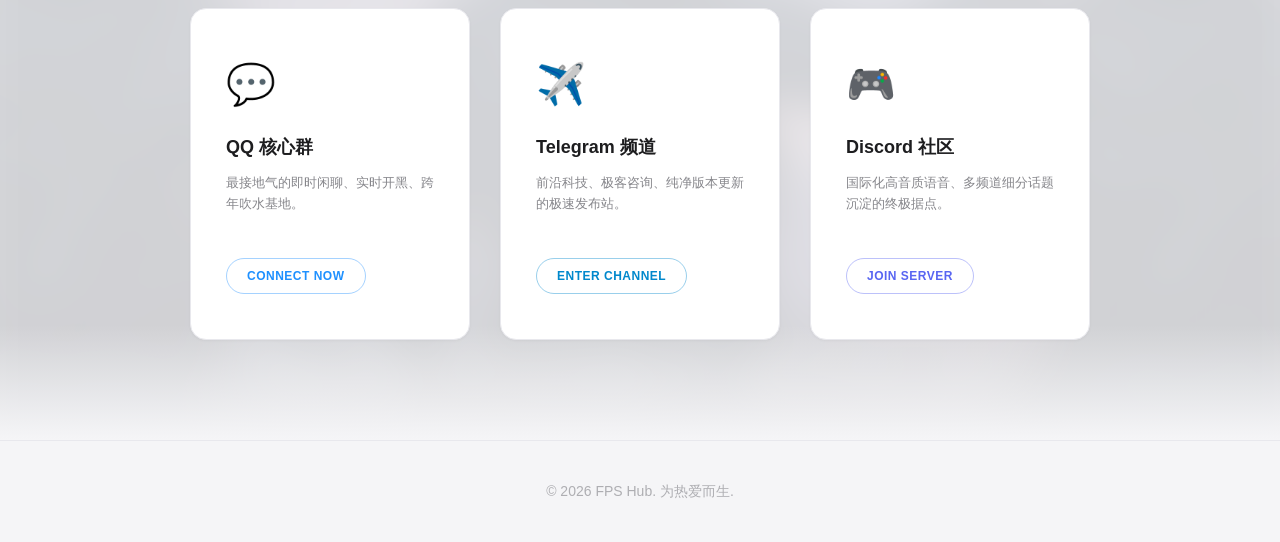
==== commit 527fed62: "Update FPS Hub website - full refresh" ====
--- a/index.html
+++ b/index.html
@@ -1,221 +1,232 @@
-<!DOCTYPE html>
-<html lang="zh-CN">
-<head>
-    <meta charset="UTF-8">
-    <meta name="viewport" content="width=device-width, initial-scale=1.0">
-    <title>FPS 玩家集结地 | FPS Hub</title>
-    <link rel="stylesheet" href="./assets/css/style.css">
-</head>
-<body>
-    <nav class="navbar">
-        <div class="logo">
-            <a href="index.html" style="color: inherit; text-decoration: none;">FPS HUB</a>
-        </div>
-        
-        <ul class="nav-links" style="display: flex; align-items: center; gap: 20px;">
-            <li id="userStatusWidget" style="display: flex; align-items: center; gap: 10px; padding: 5px 10px; background: rgba(255,255,255,0.05); border-radius: 20px;">
-                <span id="widgetAvatar" style="font-size: 18px; line-height: 1;">🐢</span>
-                <span id="widgetUsername" style="color: #ccc; font-size: 14px; font-weight: bold;">未登录</span>
-                <span id="widgetDot" style="width: 8px; height: 8px; background-color: #ff4b2b; border-radius: 50%; display: inline-block; box-shadow: 0 0 8px #ff4b2b;"></span>
-            </li>
-
-            <li><a href="games.html">游戏库</a></li>
-            <li><a href="news.html">热点讯息</a></li>
-            <li><a href="match.html">组队助手</a></li>
-            
-            <li class="nav-join-container">
-                <a href="join.html" class="nav-join-btn">👥 加入我们</a>
-                
-                <div class="nav-join-submenu">
-                    <a href="https://qun.qq.com/universal-share/share?ac=1&authKey=jXjnaJmZs3zAfgapzyHPp2ZwPc4QVpMNlYr9Yfo%2BTB949tJ5hzfJ44ekNzn6M8ta&busi_data=eyJncm91cENvZGUiOiI3MDMzOTYwMDYiLCJ0b2tlbiI6IjlsbFM5RTBqVzRQOWlpcWo5WTJKZWQyQnJJNkxzL1hSN0FnbUQyYXUrUEw5eThXWmM2a3VFT09YQXBnSmYzNUQiLCJ1aW4iOiIzNjYxNjg2NTkifQ%3D%3D&data=ZD-B5qIyFcmCADhrLnzD6G_YA5h3e3gyh0UAQoWv2PFkTdUh4Z1ByCwwE3GEmBjM2tm8iiduB4C0uLNukjzBGw&svctype=4&tempid=h5_group_info" target="_blank" class="submenu-item qq-item">
-                        <span class="item-icon">💬</span> QQ 交流主群
-                    </a>
-                    <a href="https://t.me/fps_hub1001" target="_blank" class="submenu-item tg-item">
-                        <span class="item-icon">✈️</span> Telegram 频道
-                    </a>
-                    <a href="https://discord.gg/Z62Keahzv" target="_blank" class="submenu-item discord-item">
-                        <span class="item-icon">🎮</span> Discord 社区
-                    </a>
-                    <a href="#" class="submenu-item kook-item">
-                        <span class="item-icon">🎙️</span> KOOK（未开放
-                    </a>
-                </div>
-            </li>
-        </ul>
-    </nav>
-
-    <header class="hero">
-        <div class="hero-content">
-            <h1>瞄准，射击，登顶。</h1>
-            <p>这里是硬核 FPS 玩家的避风港。分享你的高光时刻，寻找最强队友。</p>
-            <a href="#" class="btn" id="joinBtn">立即加入社区</a>
-        </div>
-    </header>
-
-<section class="games" style="padding: 80px 20px; background: #0b0b0c;">
-        <h2 style="font-size: 32px; letter-spacing: 2px; margin-bottom: 50px; text-align: center; color: #fff;">
-            正在流行的战场
-        </h2>
-        
-        <div class="game-grid" style="display: flex; gap: 20px; justify-content: center; flex-wrap: wrap; margin-bottom: 50px;">
-            
-            <div class="game-card home-game-card" onclick="openPortalModal('CS2', 'https://www.counter-strike.net/cs2', 'games.html')" 
-                 style="cursor: pointer; border-radius: 8px; width: 315px; min-height: 160px; box-sizing: border-box; padding: 30px 20px; text-align: center; margin: 0;">
-                <h3 style="margin-top: 0; margin-bottom: 12px; font-size: 20px;">CS2</h3>
-                <p style="font-size: 14px; line-height: 1.6; color: #aaa; margin: 0;">硬核竞技的代名词，战术与枪法的巅峰对决。</p>
-            </div>
-            
-            <div class="game-card home-game-card" onclick="openPortalModal('Valorant', 'https://playvalorant.com/', 'games.html')" 
-                 style="cursor: pointer; border-radius: 8px; width: 315px; min-height: 160px; box-sizing: border-box; padding: 30px 20px; text-align: center; margin: 0;">
-                <h3 style="margin-top: 0; margin-bottom: 12px; font-size: 20px;">Valorant</h3>
-                <p style="font-size: 14px; line-height: 1.6; color: #aaa; margin: 0;">技能与准星的结合，开创射击游戏新纪元。</p>
-            </div>
-            
-            <div class="game-card home-game-card" onclick="openPortalModal('Apex Legends', 'https://www.ea.com/games/apex-legends', 'games.html')" 
-                 style="cursor: pointer; border-radius: 8px; width: 315px; min-height: 160px; box-sizing: border-box; padding: 30px 20px; text-align: center; margin: 0;">
-                <h3 style="margin-top: 0; margin-bottom: 12px; font-size: 20px;">Apex Legends</h3>
-                <p style="font-size: 14px; line-height: 1.6; color: #aaa; margin: 0;">极致的身法与团队配合，在边缘中求生存。</p>
-            </div>
-            
-        </div>
-        
-        <div class="view-more-container" style="text-align: center;">
-            <a href="games.html" class="view-more-btn-cyber">浏览更多终端 ➜</a>
-        </div>
-    </section>
-
-    <div id="portalModal" class="portal-modal" style="
-        position: fixed; top: 0; left: 0; width: 100%; height: 100%; 
-        background: rgba(5, 5, 6, 0.9); backdrop-filter: blur(12px); -webkit-backdrop-filter: blur(12px);
-        display: none; align-items: center; justify-content: center; z-index: 10005;
-    ">
-        <div class="portal-box" style="
-            background: linear-gradient(135deg, #141416 0%, #0e0e10 100%);
-            border: 1px solid rgba(255, 75, 43, 0.3); padding: 45px 50px; 
-            border-radius: 12px; text-align: center; max-width: 450px; width: 90%;
-            box-shadow: 0 0 50px rgba(255, 75, 43, 0.15);
-            position: relative;
-        ">
-            <h3 id="portalGameName" style="color: #fff; margin: 0 0 12px 0; font-size: 24px; font-weight: bold; letter-spacing: 1px;">GAME_TARGET</h3>
-            <p style="color: #666; font-size: 13px; margin-bottom: 35px; letter-spacing: 1px;">请选择特工前往的战术分流终端</p>
-            
-            <div style="display: flex; flex-direction: column; gap: 20px;">
-                <a id="portalOfficialBtn" href="#" target="_blank" class="cyber-portal-btn official">🚀 进入外部官方网站</a>
-                <a id="portalForumBtn" href="#" target="_blank" class="cyber-portal-btn forum">💬 前往本站分流论坛</a>
-                <button onclick="closePortalModal()" style="background: transparent; border: none; color: #555; margin-top: 15px; cursor: pointer; font-size: 13px; text-decoration: underline; transition: color 0.2s;" onmouseover="this.style.color='#ff4b2b'" onmouseout="this.style.color='#555'">取消传送</button>
-            </div>
-        </div>
-    </div>
-
-    <section class="home-news-section" style="background: #0e0e10; padding: 90px 20px; border-top: 1px solid rgba(255,255,255,0.02); text-align: center;">
-        <div style="max-width: 1200px; margin: 0 auto;">
-            <h2 style="color: #fff; font-size: 32px; letter-spacing: 2px; margin-bottom: 50px; font-weight: bold;">
-                情报前线 · 新闻源
-            </h2>
-            
-            <div id="homeNewsGrid" style="display: flex; gap: 20px; justify-content: center; flex-wrap: wrap; margin-bottom: 50px;">
-                </div>
-
-            <a href="news.html" class="view-more-btn-cyber" style="border-color: #00adb5; color: #00adb5;">
-                进入情报局查阅全部 ➜
-            </a>
-        </div>
-    </section>
-
-    <section class="home-match-preview" style="background: #0b0b0c; padding: 100px 20px; border-top: 1px solid rgba(255,255,255,0.02); text-align: center;">
-        <div style="max-width: 900px; margin: 0 auto;">
-            <h2 style="color: #fff; font-size: 32px; letter-spacing: 2px; margin-bottom: 20px;">找寻你的王牌搭档？</h2>
-            <p style="color: #888; font-size: 15px; max-width: 650px; margin: 0 auto 45px auto; line-height: 1.8;">
-                别再独自面对寂寞的匹配机制。组队助手模块支持即时战术需求发布，不论是硬核上分还是娱乐开黑，全天候等待特工集结。
-            </p>
-
-            <div class="tactical-sandbox" style="background: linear-gradient(180deg, #111113 0%, #161619 100%); border: 1px solid #222; padding: 35px; border-radius: 12px; margin-bottom: 50px; box-shadow: inset 0 0 20px rgba(0,0,0,0.6);">
-                <div style="display: flex; justify-content: center; gap: 15px; margin-bottom: 25px;">
-                    <button class="sandbox-btn-cyber active" onclick="switchSandboxRole('fragger', this)">💥 突破手</button>
-                    <button class="sandbox-btn-cyber" onclick="switchSandboxRole('awper', this)">🎯 狙击手</button>
-                    <button class="sandbox-btn-cyber" onclick="switchSandboxRole('igl', this)">🧠 指挥官</button>
-                </div>
-                <div id="sandboxQuote" style="color: #ff4b2b; font-size: 16px; font-weight: bold; min-height: 24px; font-family: monospace; letter-spacing: 1px; text-shadow: 0 0 10px rgba(255,75,43,0.3);">
-                    「一马当先，撕裂防线！寻找能跟上我补枪节奏的突击兄弟！」
-                </div>
-            </div>
-
-            <a href="match.html" class="giant-cyber-btn">
-                ⚡ 立即呼叫队友组队
-            </a>
-        </div>
-    </section>
-
-    <section class="home-join-wild" style="background: linear-gradient(180deg, #0e0e10 0%, #050506 100%); padding: 100px 20px; border-top: 1px solid rgba(255,255,255,0.02); text-align: center;">
-        <div style="max-width: 1200px; margin: 0 auto;">
-            <div style="font-size: 50px; margin-bottom: 15px; display: inline-block;">👥</div>
-            <h2 style="color: #fff; font-size: 36px; letter-spacing: 4px; font-weight: bold; margin-bottom: 15px;">星火相传，无限联结</h2>
-            <p style="color: #555; font-size: 14px; letter-spacing: 3px; margin-bottom: 60px;">JOIN THE UNDERGROUND TACTICAL NETWORK</p>
-
-            <div style="display: flex; gap: 30px; justify-content: center; flex-wrap: wrap;">
-                
-                <a href="https://qun.qq.com/universal-share/share?ac=1&authKey=jXjnaJmZs3zAfgapzyHPp2ZwPc4QVpMNlYr9Yfo%2BTB949tJ5hzfJ44ekNzn6M8ta&busi_data=eyJncm91cENvZGUiOiI3MDMzOTYwMDYiLCJ0b2tlbiI6IjlsbFM5RTBqVzRQOWlpcWo5WTJKZWQyQnJJNkxzL1hSN0FnbUQyYXUrUEw5eThXWmM2a3VFT09YQXBnSmYzNUQiLCJ1aW4iOiIzNjYxNjg2NTkifQ%3D%3D&data=ZD-B5qIyFcmCADhrLnzD6G_YA5h3e3gyh0UAQoWv2PFkTdUh4Z1ByCwwE3GEmBjM2tm8iiduB4C0uLNukjzBGw&svctype=4&tempid=h5_group_info" target="_blank" class="premium-join-card qq-card">
-                    <div class="card-icon">💬</div>
-                    <h4>QQ 核心群</h4>
-                    <p>最接地气的即时闲聊、实时开黑、跨年吹水基地。</p>
-                    <span class="action-tag">CONNECT NOW</span>
-                </a>
-
-                <a href="https://t.me/fps_hub1001" target="_blank" class="premium-join-card tg-card">
-                    <div class="card-icon">✈️</div>
-                    <h4>Telegram 频道</h4>
-                    <p>前沿科技、极客咨询、纯净版本更新的极速发布站。</p>
-                    <span class="action-tag">ENTER CHANNEL</span>
-                </a>
-
-                <a href="https://discord.gg/Z62Keahzv" target="_blank" class="premium-join-card discord-card">
-                    <div class="card-icon">🎮</div>
-                    <h4>Discord 社区</h4>
-                    <p>国际化高音质语音、多频道细分话题沉淀的终极据点。</p>
-                    <span class="action-tag">JOIN SERVER</span>
-                </a>
-
-            </div>
-        </div>
-    </section>
-    
-    <footer>
-        <p>&copy; 2026 FPS Hub. 为热爱而生.</p>
-    </footer>
-    
-    <div class="modal-overlay" id="loginModal">
-        <div class="login-box">
-            <span class="close-btn" id="closeModal">&times;</span>
-            <h2>玩家登录</h2>
-            <form id="loginForm" onsubmit="return false;">
-                <div class="input-group">
-                    <label>电子邮箱 / 玩家ID</label>
-                    <input type="text" placeholder="输入你的战网凭证..." required>
-                </div>
-                <div class="input-group">
-                    <label>安全密码</label>
-                    <input type="password" placeholder="输入密码..." required>
-                </div>
-
-                <div class="captcha-container">
-                    <div class="captcha-track" id="captchaTrack">
-                        <span id="captchaText">向右滑动解锁战术终端</span>
-                        <div class="captcha-slider" id="captchaSlider">&gt;&gt;</div>
-                    </div>
-                </div>
-
-                <div class="form-links">
-                    <a href="#" onclick="alert('本地演示：重置密码邮件已发送（模拟）')">忘记密码？</a>
-                    <a href="#" onclick="showCuteRegisterModal(); return false;">没有账户？立即注册</a>
-                </div>
-
-                <button type="submit" class="submit-btn" id="loginSubmitBtn" disabled style="opacity: 0.5; cursor: not-allowed;">进入避风港</button>
-            </form>
-        </div>
-    </div>
-
-    <script src="./assets/js/games-data.js"></script>
-    <script src="./assets/js/main.js"></script>
-    <script src="./assets/js/home-agent.js"></script>
-</body>
+<!DOCTYPE html>
+<html lang="zh-CN">
+<head>
+  <script>
+    (function(){var t=localStorage.getItem("fpshub-theme");if(t)document.documentElement.setAttribute("data-theme",t);})();
+  </script>
+    <meta charset="UTF-8">
+    <meta name="viewport" content="width=device-width, initial-scale=1.0">
+    <title>FPS 玩家集结地 | FPS Hub</title>
+    <link rel="stylesheet" href="./assets/css/style.css">
+</head>
+<body>
+    <nav class="navbar">
+        <div class="logo">
+            <a href="index.html" style="color: inherit; text-decoration: none;">FPS HUB</a>
+        </div>
+        
+        <ul class="nav-links" style="display: flex; align-items: center; gap: 20px;">
+            <li id="userStatusWidget" style="display: flex; align-items: center; gap: 10px; padding: 5px 10px; background: rgba(255,255,255,0.05); border-radius: 20px;">
+                <span id="widgetAvatar" style="font-size: 18px; line-height: 1;">🐢</span>
+                <span id="widgetUsername" style="color: #ccc; font-size: 14px; font-weight: bold;">未登录</span>
+                <span id="widgetDot" style="width: 8px; height: 8px; background-color: #ff4b2b; border-radius: 50%; display: inline-block; box-shadow: 0 0 8px #ff4b2b;"></span>
+            </li>
+
+            <li><button id="themeToggleBtn" class="theme-toggle-btn" onclick="toggleTheme(); return false;" title="切换主题"><span class="toggle-icon"></span><span class="toggle-label">日间</span></button></li>
+            <li><a href="games.html">游戏库</a></li>
+            <li><a href="news.html">热点讯息</a></li>
+            <li><a href="match.html">组队助手</a></li>
+            
+            <li class="nav-join-container">
+                <a href="join.html" class="nav-join-btn">👥 加入我们</a>
+                
+                <div class="nav-join-submenu">
+                    <a href="https://qun.qq.com/universal-share/share?ac=1&authKey=jXjnaJmZs3zAfgapzyHPp2ZwPc4QVpMNlYr9Yfo%2BTB949tJ5hzfJ44ekNzn6M8ta&busi_data=eyJncm91cENvZGUiOiI3MDMzOTYwMDYiLCJ0b2tlbiI6IjlsbFM5RTBqVzRQOWlpcWo5WTJKZWQyQnJJNkxzL1hSN0FnbUQyYXUrUEw5eThXWmM2a3VFT09YQXBnSmYzNUQiLCJ1aW4iOiIzNjYxNjg2NTkifQ%3D%3D&data=ZD-B5qIyFcmCADhrLnzD6G_YA5h3e3gyh0UAQoWv2PFkTdUh4Z1ByCwwE3GEmBjM2tm8iiduB4C0uLNukjzBGw&svctype=4&tempid=h5_group_info" target="_blank" class="submenu-item qq-item">
+                        <span class="item-icon">💬</span> QQ 交流主群
+                    </a>
+                    <a href="https://t.me/fps_hub1001" target="_blank" class="submenu-item tg-item">
+                        <span class="item-icon">✈️</span> Telegram 频道
+                    </a>
+                    <a href="https://discord.gg/Z62Keahzv" target="_blank" class="submenu-item discord-item">
+                        <span class="item-icon">🎮</span> Discord 社区
+                    </a>
+                    <a href="#" class="submenu-item kook-item">
+                        <span class="item-icon">🎙️</span> KOOK（未开放
+                    </a>
+                </div>
+            </li>
+        </ul>
+    </nav>
+
+    <header class="hero">
+        <div class="hero-content">
+            <h1>瞄准，射击，登顶。</h1>
+            <p>这里是硬核 FPS 玩家的避风港。分享你的高光时刻，寻找最强队友。</p>
+            <a href="#" class="btn" id="joinBtn">立即加入社区</a>
+            <a href="#community-join" class="btn btn-browse" id="browseBtn">仅浏览</a>
+        </div>
+    </header>
+<!-- ===== Community Intro ===== -->
+<section class="section-block section-intro">
+    <div class="section-bg-decor" style="background-image: url('./assets/images/hero-bg.png')"></div>
+    <div class="section-content">
+        <h2 class="section-heading">欢迎来到 FPS HUB</h2>
+        <p class="section-desc">
+            FPS HUB 是一个为硬核射击游戏玩家打造的战术集结地。无论你是 CS2 的突破手、
+            Valorant 的控场者，还是 Apex 的生存专家——这里都有你的位置。
+            加入我们，和数千名特工一起分享高光时刻、寻找开黑队友、追踪最新赛事动态。
+        </p>
+        <div class="stats-row">
+            <div class="stat-item">
+                <span class="stat-number" data-target="5000">0</span>
+                <span class="stat-label">活跃特工</span>
+            </div>
+            <div class="stat-item">
+                <span class="stat-number" data-target="120">0</span>
+                <span class="stat-label">收录游戏</span>
+            </div>
+            <div class="stat-item">
+                <span class="stat-number" data-target="24">0</span>
+                <span class="stat-label">每日开黑场次</span>
+            </div>
+        </div>
+    </div>
+</section>
+
+<!-- ===== Games ===== -->
+<section class="section-block section-games">
+    <div class="section-bg-decor" style="background-image: url('./assets/images/games-header-bg.png')"></div>
+    <div class="section-content">
+        <h2 class="section-heading">正在流行的战场</h2>
+        <div class="game-grid">
+            
+            <div class="game-card home-game-card" onclick="openPortalModal('CS2', 'https://www.counter-strike.net/cs2', 'forum.html?game=cs2')">
+                <span class="game-card-icon">🔫</span>
+                <h3>CS2</h3>
+                <span class="game-card-tag">硬核竞技</span>
+                <p>硬核竞技的代名词，战术与枪法的巅峰对决。</p>
+            </div>
+            
+            <div class="game-card home-game-card" onclick="openPortalModal('Valorant', 'https://playvalorant.com/', 'forum.html?game=valorant')">
+                <span class="game-card-icon">⚡</span>
+                <h3>Valorant</h3>
+                <span class="game-card-tag">战术射击</span>
+                <p>技能与准星的结合，开创射击游戏新纪元。</p>
+            </div>
+            
+            <div class="game-card home-game-card" onclick="openPortalModal('Apex Legends', 'https://www.ea.com/games/apex-legends', 'forum.html?game=apex')">
+                <span class="game-card-icon">🦾</span>
+                <h3>Apex Legends</h3>
+                <span class="game-card-tag">大逃杀</span>
+                <p>极致的身法与团队配合，在边缘中求生存。</p>
+            </div>
+            
+        </div></div>
+    </div>
+</section>
+
+    <div id="portalModal" class="portal-modal">
+        <div class="portal-box">
+            <h3 id="portalGameName">GAME_TARGET</h3>
+            <p>请选择特工前往的战术分流终端</p>
+            <div class="portal-links">
+                <a id="portalOfficialBtn" href="#" target="_blank" class="cyber-portal-btn official">🚀 进入外部官方网站</a>
+                <a id="portalForumBtn" href="#" target="_blank" class="cyber-portal-btn forum">💬 前往本站分流论坛</a>
+                <button onclick="closePortalModal()" class="portal-cancel">取消传送</button>
+            </div>
+        </div>
+    </div>
+
+<!-- ===== News ===== -->
+<section class="section-block section-news">
+    <div class="section-bg-decor" style="background-image: url('./assets/images/news-header-bg.png')"></div>
+    <div class="section-content">
+        <h2 class="section-heading">情报前线 · 新闻源</h2>
+        <div id="homeNewsGrid" class="home-news-grid"></div>
+        <div style="text-align: center;">
+            <a href="news.html" class="view-more-btn-cyber" style="border-color: #00adb5; color: #00adb5;">进入情报局查阅全部 ➜</a>
+        </div>
+    </div>
+</section>
+
+<!-- ===== Team ===== -->
+<section class="section-block section-team">
+    <div class="section-bg-decor" style="background-image: url('./assets/images/match-header-bg.png')"></div>
+    <div class="section-content">
+        <h2 class="section-heading">找寻你的王牌搭档？</h2>
+        <p class="section-desc home-section-desc">别再独自面对寂寞的匹配机制。组队助手模块支持即时战术需求发布，不论是硬核上分还是娱乐开黑，全天候等待特工集结。</p>
+        <div class="tactical-sandbox tactical-grid" style="background: var(--bg-card); border: 1px solid var(--card-border); padding: 35px; border-radius: 12px; margin-bottom: 50px; box-shadow: var(--shadow-sm); max-width: 700px; margin-left: auto; margin-right: auto;">
+            <div style="display: flex; justify-content: center; gap: 15px; margin-bottom: 25px;">
+                <button class="sandbox-btn-cyber active" onclick="switchSandboxRole('fragger', this)">💥 突破手</button>
+                <button class="sandbox-btn-cyber" onclick="switchSandboxRole('awper', this)">🎯 狙击手</button>
+                <button class="sandbox-btn-cyber" onclick="switchSandboxRole('igl', this)">🧠 指挥官</button>
+            </div>
+            <div id="sandboxQuote" style="color: #ff4b2b; font-size: 16px; font-weight: bold; min-height: 24px; font-family: monospace; letter-spacing: 1px; text-shadow: 0 0 10px rgba(255,75,43,0.3);">「一马当先，撕裂防线！寻找能跟上我补枪节奏的突击兄弟！」</div>
+        </div>
+        <div style="text-align: center;">
+            <a href="match.html" class="giant-cyber-btn">⚡ 立即呼叫队友组队</a>
+        </div>
+    </div>
+</section>
+
+<!-- ===== Join ===== -->
+<section class="section-block section-join">
+    <div class="section-bg-decor" style="background-image: url('./assets/images/join-header-bg.png')"></div>
+    <div class="section-content">
+        <div class="home-join-icon">👥</div>
+        <h2 class="section-heading" style="letter-spacing: 0.1em; margin-bottom: 15px;">星火相传，无限联结</h2>
+        <p class="home-join-subtitle">JOIN THE UNDERGROUND TACTICAL NETWORK</p>
+        <div class="home-join-cards">
+            <a href="https://qun.qq.com/universal-share/share?ac=1&authKey=jXjnaJmZs3zAfgapzyHPp2ZwPc4QVpMNlYr9Yfo%2BTB949tJ5hzfJ44ekNzn6M8ta&busi_data=eyJncm91cENvZGUiOiI3MDMzOTYwMDYiLCJ0b2tlbiI6IjlsbFM5RTBqVzRQOWlpcWo5WTJKZWQyQnJJNkxzL1hSN0FnbUQyYXUrUEw5eThXWmM2a3VFT09YQXBnSmYzNUQiLCJ1aW4iOiIzNjYxNjg2NTkifQ%3D%3D&data=ZD-B5qIyFcmCADhrLnzD6G_YA5h3e3gyh0UAQoWv2PFkTdUh4Z1ByCwwE3GEmBjM2tm8iiduB4C0uLNukjzBGw&svctype=4&tempid=h5_group_info" target="_blank" class="premium-join-card qq-card">
+                <div class="card-icon">💬</div>
+                <h4>QQ 核心群</h4>
+                <p>最接地气的即时闲聊、实时开黑、跨年吹水基地。</p>
+                <span class="action-tag">CONNECT NOW</span>
+            </a>
+            <a href="https://t.me/fps_hub1001" target="_blank" class="premium-join-card tg-card">
+                <div class="card-icon">✈️</div>
+                <h4>Telegram 频道</h4>
+                <p>前沿科技、极客咨询、纯净版本更新的极速发布站。</p>
+                <span class="action-tag">ENTER CHANNEL</span>
+            </a>
+            <a href="https://discord.gg/Z62Keahzv" target="_blank" class="premium-join-card discord-card">
+                <div class="card-icon">🎮</div>
+                <h4>Discord 社区</h4>
+                <p>国际化高音质语音、多频道细分话题沉淀的终极据点。</p>
+                <span class="action-tag">JOIN SERVER</span>
+            </a>
+        </div>
+    </div>
+</section>
+
+
+<footer>
+        <p>&copy; 2026 FPS Hub. 为热爱而生.</p>
+    </footer>
+    
+    <div class="modal-overlay" id="loginModal">
+        <div class="login-box">
+            <span class="close-btn" id="closeModal">&times;</span>
+            <h2>玩家登录</h2>
+            <form id="loginForm" onsubmit="return false;">
+                <div class="input-group">
+                    <label>电子邮箱 / 玩家ID</label>
+                    <input type="text" placeholder="输入你的战网凭证..." required>
+                </div>
+                <div class="input-group">
+                    <label>安全密码</label>
+                    <input type="password" placeholder="输入密码..." required>
+                </div>
+
+                <div class="captcha-container">
+                    <div class="captcha-track" id="captchaTrack">
+                        <span id="captchaText">向右滑动解锁战术终端</span>
+                        <div class="captcha-slider" id="captchaSlider">&gt;&gt;</div>
+                    </div>
+                </div>
+
+                <div class="form-links">
+                    <a href="#" onclick="alert('本地演示：重置密码邮件已发送（模拟）')">忘记密码？</a>
+                    <a href="#" onclick="showCuteRegisterModal(); return false;">没有账户？立即注册</a>
+                </div>
+
+                <button type="submit" class="submit-btn" id="loginSubmitBtn" disabled style="opacity: 0.5; cursor: not-allowed;">进入避风港</button>
+            </form>
+        </div>
+    </div>
+
+    <script src="./assets/js/games-data.js"></script>
+    <script src="./assets/js/main.js"></script>
+    <script src="./assets/js/home-agent.js"></script>
+</body>
 </html>
--- a/assets/css/style.css
+++ b/assets/css/style.css
@@ -1,1000 +1,850 @@
-* {
-    margin: 0;
-    padding: 0;
-    box-sizing: border-box;
-    font-family: 'Segoe UI', sans-serif;
-}
-
-body {
-    background-color: #0f0f0f;
-    color: #ffffff;
-}
-
-/* ---------- 导航栏 ---------- */
-.navbar {
-    display: flex;
-    justify-content: space-between;
-    align-items: center;
-    padding: 10px 40px;
-    background: #1a1a1a;
-    position: fixed;
-    top: 0;
-    left: 0;
-    width: 100%;
-    z-index: 10000;
-}
-
-.logo {
-    font-size: 24px;
-    font-weight: bold;
-    color: #ff4b2b;
-}
-
-.nav-links {
-    list-style: none;
-    display: flex;
-    align-items: center;
-    gap: 24px;
-}
-
-.nav-links li {
-    margin: 0 !important;
-    padding: 0 !important;
-}
-
-.nav-links a {
-    text-decoration: none;
-    color: #ccc;
-    transition: 0.3s;
-}
-
-.nav-links a:hover {
-    color: #ff4b2b;
-}
-
-/* 加入我们 悬浮菜单 */
-.nav-join-container {
-    position: relative;
-    display: inline-block;
-    padding: 5px 0;
-    z-index: 9999;
-}
-
-.nav-join-btn {
-    display: inline-block;
-    padding: 6px 12px;
-    color: #aaaaaa;
-    text-decoration: none;
-    font-size: 14px;
-    font-weight: 500;
-    border: 1px solid transparent;
-    border-radius: 6px;
-    background: transparent;
-    transition: all 0.3s ease;
-    transition-delay: 0.2s;
-}
-
-.nav-join-container:hover .nav-join-btn {
-    color: #ffffff;
-    background: rgba(0, 102, 204, 0.1);
-    border-color: #0066cc;
-    box-shadow: 0 0 12px rgba(0, 102, 204, 0.4);
-    transition-delay: 0.3s;
-}
-
-.nav-join-submenu {
-    position: absolute;
-    top: 100%;
-    left: 50%;
-    transform: translateX(-50%) translateY(-10px);
-    width: 160px;
-    background: rgba(20, 20, 25, 0.95);
-    border: 1px solid #0066cc;
-    border-radius: 8px;
-    padding: 6px 0;
-    box-shadow: 0 10px 30px rgba(0, 0, 0, 0.7), 0 0 15px rgba(0, 102, 204, 0.2);
-    opacity: 0;
-    pointer-events: none;
-    transition: transform 0.3s ease, opacity 0.3s ease;
-    transition-delay: 0.2s;
-    z-index: 9999;
-}
-
-.nav-join-container:hover .nav-join-submenu {
-    opacity: 1;
-    pointer-events: auto;
-    transform: translateX(-50%) translateY(0);
-    transition-delay: 0.3s;
-}
-
-.submenu-item {
-    display: flex;
-    align-items: center;
-    padding: 10px 16px;
-    color: #cccccc;
-    text-decoration: none;
-    font-size: 13px;
-    transition: all 0.2s ease;
-}
-
-.submenu-item .item-icon {
-    margin-right: 8px;
-    font-size: 14px;
-}
-
-.submenu-item:hover {
-    color: #ffffff;
-    background: rgba(0, 102, 204, 0.2);
-    padding-left: 20px;
-}
-
-/* ---------- 英雄区 ---------- */
-.hero {
-    height: 60vh;
-    padding-top: 74px;
-    background: linear-gradient(rgba(0,0,0,0.7), rgba(0,0,0,0.7)), url('../images/toutu.png');
-    background-size: cover;
-    background-position: center;
-    display: flex;
-    align-items: center;
-    justify-content: center;
-    text-align: center;
-}
-
-/* ---------- 通用按钮 ---------- */
-.btn {
-    display: inline-block;
-    margin-top: 20px;
-    padding: 12px 30px;
-    background: #ff4b2b;
-    color: white;
-    text-decoration: none;
-    border-radius: 5px;
-    font-weight: bold;
-    transition: transform 0.2s ease, background 0.2s ease;
-}
-
-.btn:hover {
-    transform: scale(1.05);
-    background: #ff6247;
-}
-
-/* ---------- 首页游戏卡片（旧样式，保留） ---------- */
-.games {
-    padding: 50px;
-    text-align: center;
-}
-
-.game-grid {
-    display: grid;
-    grid-template-columns: repeat(auto-fit, minmax(250px, 1fr));
-    gap: 20px;
-    margin-top: 30px;
-}
-
-.game-card {
-    background: #1e1e1e;
-    padding: 30px;
-    border-radius: 10px;
-    border-bottom: 4px solid #ff4b2b;
-    transition: transform 0.3s;
-}
-
-.game-card:hover {
-    transform: translateY(-10px);
-}
-
-.view-more-container {
-    text-align: center;
-    margin: 40px 0 20px;
-}
-
-.view-more-btn {
-    display: inline-block;
-    padding: 12px 35px;
-    background: transparent;
-    color: #ff4b2b;
-    border: 2px solid #ff4b2b;
-    border-radius: 30px;
-    font-size: 15px;
-    font-weight: bold;
-    text-decoration: none;
-    transition: all 0.3s ease;
-}
-
-.view-more-btn:hover {
-    background: #ff4b2b;
-    color: white;
-    box-shadow: 0 0 20px rgba(255, 75, 43, 0.4);
-    transform: translateY(-2px);
-}
-
-/* 主页游戏卡片霓虹光晕（如果需要保留） */
-.home-game-card {
-    background: #1a1a1a;
-    border-radius: 12px;
-    border: 1px solid #2a2a2a;
-    transition: all 0.4s cubic-bezier(0.25, 0.8, 0.25, 1);
-    position: relative;
-    z-index: 1;
-}
-
-.home-game-card:hover {
-    transform: translateY(-10px) scale(1.04);
-    border-color: #00adb5;
-    box-shadow: 0 20px 40px rgba(0, 0, 0, 0.6), 
-                0 0 25px rgba(0, 173, 181, 0.3),
-                0 0 50px rgba(0, 173, 181, 0.1);
-}
-
-/* ---------- 登录弹窗 ---------- */
-.modal-overlay {
-    position: fixed;
-    top: 0;
-    left: 0;
-    width: 100%;
-    height: 100%;
-    background: rgba(0, 0, 0, 0.85);
-    display: flex;
-    align-items: center;
-    justify-content: center;
-    z-index: 1000;
-    opacity: 0;
-    pointer-events: none;
-    transition: opacity 0.3s ease;
-}
-
-.modal-overlay.active {
-    opacity: 1;
-    pointer-events: auto;
-}
-
-.login-box {
-    background: #1a1a1a;
-    padding: 40px;
-    border-radius: 12px;
-    width: 100%;
-    max-width: 400px;
-    border: 1px solid #333;
-    box-shadow: 0 0 20px rgba(255, 75, 43, 0.2);
-    position: relative;
-}
-
-.close-btn {
-    position: absolute;
-    top: 15px;
-    right: 20px;
-    font-size: 24px;
-    color: #666;
-    cursor: pointer;
-    transition: color 0.2s;
-}
-
-.close-btn:hover {
-    color: #ff4b2b;
-}
-
-.login-box h2 {
-    margin-bottom: 25px;
-    color: #ff4b2b;
-}
-
-.input-group {
-    margin-bottom: 20px;
-    text-align: left;
-}
-
-.input-group label {
-    display: block;
-    margin-bottom: 8px;
-    font-size: 14px;
-    color: #aaa;
-}
-
-.input-group input {
-    width: 100%;
-    padding: 12px;
-    background: #0f0f0f;
-    border: 1px solid #444;
-    border-radius: 6px;
-    color: white;
-    outline: none;
-}
-
-.input-group input:focus {
-    border-color: #ff4b2b;
-}
-
-.form-links {
-    display: flex;
-    justify-content: space-between;
-    margin-bottom: 20px;
-    font-size: 13px;
-}
-
-.form-links a {
-    color: #ff4b2b;
-    text-decoration: none;
-}
-
-.form-links a:hover {
-    text-decoration: underline;
-}
-
-.submit-btn {
-    width: 100%;
-    padding: 12px;
-    background: #ff4b2b;
-    color: white;
-    border: none;
-    border-radius: 6px;
-    font-weight: bold;
-    cursor: pointer;
-    transition: 0.2s;
-}
-
-.submit-btn:hover {
-    background: #ff6247;
-}
-
-/* 滑块验证码 */
-.captcha-container {
-    margin-bottom: 20px;
-    background: #0f0f0f;
-    padding: 10px;
-    border-radius: 6px;
-    border: 1px solid #333;
-}
-
-.captcha-track {
-    height: 40px;
-    background: #222;
-    border-radius: 20px;
-    position: relative;
-    display: flex;
-    align-items: center;
-    justify-content: center;
-    color: #666;
-    font-size: 13px;
-    user-select: none;
-}
-
-.captcha-slider {
-    width: 40px;
-    height: 40px;
-    background: #ff4b2b;
-    border-radius: 50%;
-    position: absolute;
-    left: 0;
-    top: 0;
-    cursor: grab;
-    display: flex;
-    align-items: center;
-    justify-content: center;
-    color: white;
-    font-weight: bold;
-    transition: background 0.2s;
-}
-
-.captcha-slider:active {
-    cursor: grabbing;
-}
-
-.captcha-track.success {
-    background: #2e7d32;
-    color: #fff;
-}
-
-.captcha-track.success .captcha-slider {
-    background: #4caf50;
-    cursor: not-allowed;
-}
-
-/* ---------- 游戏库筛选区 ---------- */
-.filter-panel {
-    margin-top: 100px;
-    padding: 20px 50px;
-    text-align: center;
-}
-
-.search-container {
-    position: relative;
-    max-width: 500px;
-    margin: 0 auto 25px;
-}
-
-.search-container input {
-    width: 100%;
-    padding: 14px 45px 14px 20px;
-    background: #1a1a1a;
-    border: 2px solid #333;
-    border-radius: 30px;
-    color: white;
-    font-size: 16px;
-    outline: none;
-    transition: 0.3s;
-}
-
-.search-container input:focus {
-    border-color: #ff4b2b;
-}
-
-.clear-search {
-    position: absolute;
-    right: 20px;
-    top: 50%;
-    transform: translateY(-50%);
-    font-size: 22px;
-    color: #666;
-    cursor: pointer;
-    display: none;
-}
-
-.clear-search:hover {
-    color: white;
-}
-
-.main-tags,
-.sub-tags {
-    margin-bottom: 15px;
-    display: flex;
-    justify-content: center;
-    gap: 12px;
-    flex-wrap: wrap;
-}
-
-.tag-btn {
-    padding: 8px 20px;
-    background: #1e1e1e;
-    border: 1px solid #444;
-    color: #ccc;
-    border-radius: 20px;
-    cursor: pointer;
-    font-size: 14px;
-    transition: 0.2s;
-}
-
-.tag-btn:hover,
-.tag-btn.active {
-    background: #ff4b2b;
-    border-color: #ff4b2b;
-    color: white;
-}
-
-.sub-tags .tag-btn {
-    font-size: 12px;
-    background: #151515;
-    padding: 5px 14px;
-}
-
-/* ---------- 游戏库卡片网格 ---------- */
-.games-library {
-    padding: 0 50px 50px;
-}
-
-.library-grid {
-    display: grid;
-    grid-template-columns: repeat(auto-fit, minmax(340px, 1fr));
-    gap: 25px;
-}
-
-/* ---------- 游戏大卡片（所有状态合并，无重复） ---------- */
-.game-big-card {
-    position: relative;
-    overflow: hidden;
-    background: #1e1e1e;
-    border-radius: 14px;
-    padding: 20px;
-    border: 1px solid #2d2d2d;
-    display: flex;
-    flex-direction: column;
-    justify-content: space-between;
-    height: 230px;
-    box-shadow: 0 4px 12px rgba(0, 0, 0, 0.4);
-    transition: transform 0.3s cubic-bezier(0.25, 0.8, 0.25, 1),
-                background-color 0.3s ease,
-                box-shadow 0.3s ease,
-                border-color 0.3s ease;
-}
-
-.game-big-card:hover {
-    transform: translateY(-8px);
-    background: #262626;
-    border-color: #ff4b2b;
-    box-shadow: 0 16px 32px rgba(0, 0, 0, 0.6), 0 4px 20px rgba(255, 75, 43, 0.2);
-}
-
-/* 收藏金色样式 */
-.game-big-card.starred {
-    border-color: #ffd700;
-    box-shadow: 0 4px 15px rgba(255, 215, 0, 0.15);
-}
-
-.game-big-card.starred:hover {
-    box-shadow: 0 16px 32px rgba(0, 0, 0, 0.6), 0 4px 20px rgba(255, 215, 0, 0.25);
-}
-
-.game-big-card.starred .star-icon {
-    color: #ffd700 !important;
-}
-
-/* 卡片内部内容（虚化层） */
-.card-inner-content {
-    transition: filter 0.5s ease, opacity 0.5s ease;
-    transition-delay: 0s;
-}
-
-
-/* 悬停显示的双按钮遮罩 */
-.game-hover-overlay {
-    position: absolute;
-    top: 0;
-    left: 0;
-    width: 100%;
-    height: 100%;
-    background: rgba(10, 10, 12, 0.2);
-    display: flex;
-    align-items: center;
-    justify-content: center;
-    z-index: 10;
-    opacity: 0;
-    pointer-events: none;
-    transition: opacity 0.5s ease;
-    transition-delay: 0s;
-}
-
-.game-big-card:hover .game-hover-overlay {
-    opacity: 1;
-    pointer-events: auto;
-    transition-delay: 1s;
-}
-
-.overlay-btn-group {
-    display: flex;
-    flex-direction: column;
-    gap: 15px;
-    width: 70%;
-}
-
-.overlay-btn {
-    padding: 12px 20px;
-    border-radius: 8px;
-    font-weight: bold;
-    font-size: 14px;
-    cursor: pointer;
-    border: none;
-    letter-spacing: 1px;
-    transition: all 0.2s ease;
-    box-shadow: 0 4px 15px rgba(0, 0, 0, 0.5);
-}
-
-.forum-btn {
-    background: linear-gradient(135deg, #00adb5, #00fff2);
-    color: #000;
-}
-
-.forum-btn:hover {
-    box-shadow: 0 0 15px rgba(0, 173, 181, 0.6);
-    transform: translateY(-2px);
-}
-
-.official-btn {
-    background: linear-gradient(135deg, #ff4b2b, #ff416c);
-    color: #fff;
-}
-
-.official-btn:hover {
-    box-shadow: 0 0 15px rgba(255, 75, 43, 0.6);
-    transform: translateY(-2px);
-}
-
-/* 卡片主体布局 */
-.card-main-body {
-    display: flex;
-    align-items: flex-start;
-    gap: 16px;
-}
-
-.game-img-wrapper {
-    width: 85px;
-    height: 85px;
-    border-radius: 10px;
-    overflow: hidden;
-    flex-shrink: 0;
-    background: #111;
-    border: 1px solid #333;
-}
-
-.game-card-img {
-    width: 100%;
-    height: 100%;
-    object-fit: cover;
-    transition: transform 0.5s cubic-bezier(0.25, 0.8, 0.25, 1);
-}
-
-.game-big-card:hover .game-card-img {
-    transform: scale(1.08);
-}
-
-.card-right-info {
-    display: flex;
-    flex-direction: column;
-    gap: 8px;
-    text-align: left;
-}
-
-.game-card-title {
-    font-size: 18px;
-    font-weight: 700;
-    color: #ffffff;
-    line-height: 1.3;
-    letter-spacing: 0.5px;
-}
-
-.game-card-meta {
-    display: flex;
-    flex-direction: column;
-    gap: 5px;
-}
-
-.meta-dev {
-    font-size: 11px;
-    color: #ff4b2b;
-    background: rgba(255, 75, 43, 0.08);
-    padding: 2px 8px;
-    border-radius: 4px;
-    width: max-content;
-    border: 1px solid rgba(255, 75, 43, 0.15);
-}
-
-.meta-platform {
-    font-size: 11px;
-    color: #aaa;
-    background: #2a2a2a;
-    padding: 2px 8px;
-    border-radius: 4px;
-    width: max-content;
-    border: 1px solid #3d3d3d;
-}
-
-.game-card-desc {
-    font-size: 13px;
-    color: #aaaaaa;
-    text-align: left;
-    line-height: 1.5;
-    margin-top: 15px;
-    padding-top: 10px;
-    border-top: 1px dashed #2d2d2d;
-    display: -webkit-box;
-    -webkit-line-clamp: 2;
-    -webkit-box-orient: vertical;
-    overflow: hidden;
-}
-
-/* 右下角三个点与菜单 */
-.card-actions {
-    position: absolute;
-    bottom: 15px;
-    right: 15px;
-    z-index: 20;
-    pointer-events: auto;
-}
-
-.three-dots {
-    font-size: 18px;
-    color: #555;
-    cursor: pointer;
-    padding: 5px;
-    user-select: none;
-    transition: color 0.2s;
-}
-
-.three-dots:hover {
-    color: #ff4b2b;
-}
-
-.action-menu {
-    position: absolute;
-    bottom: 30px;
-    right: 0;
-    background: #252525;
-    border: 1px solid #3d3d3d;
-    border-radius: 8px;
-    width: 110px;
-    box-shadow: 0 10px 25px rgba(0,0,0,0.5);
-    display: none;
-    z-index: 30;
-    overflow: hidden;
-}
-
-.card-actions:hover .action-menu {
-    display: block;
-}
-
-.menu-item {
-    padding: 10px 12px;
-    font-size: 12px;
-    color: #ccc;
-    cursor: pointer;
-    display: flex;
-    align-items: center;
-    gap: 8px;
-    transition: 0.2s;
-}
-
-.menu-item:hover {
-    background: #ff4b2b;
-    color: white;
-}
-
-/* 无结果提示 */
-.no-results {
-    display: none;
-    text-align: center;
-    font-size: 18px;
-    color: #666;
-    padding: 50px 0;
-}
-
-/* Toast 提示 */
-.toast {
-    position: fixed;
-    bottom: 30px;
-    right: 30px;
-    background: #2e7d32;
-    color: white;
-    padding: 12px 25px;
-    border-radius: 8px;
-    font-weight: bold;
-    box-shadow: 0 8px 24px rgba(0,0,0,0.4);
-    z-index: 2000;
-    opacity: 0;
-    transform: translateY(20px);
-    transition: all 0.3s cubic-bezier(0.25, 0.8, 0.25, 1);
-    pointer-events: none;
-}
-
-.toast.show {
-    opacity: 1;
-    transform: translateY(0);
-}
-
-/* 可爱弹窗 */
-.cute-modal-mask {
-    position: fixed;
-    top: 0; left: 0; width: 100%; height: 100%;
-    background: rgba(0, 0, 0, 0.75);
-    backdrop-filter: blur(8px);
-    display: flex; justify-content: center; align-items: center;
-    z-index: 10000;
-    animation: fadeIn 0.3s ease;
-}
-
-.cute-modal-box {
-    background: #222222;
-    border: 2px solid #ff4b2b;
-    border-radius: 20px;
-    padding: 35px 30px;
-    width: 90%; max-width: 400px;
-    text-align: center;
-    box-shadow: 0 15px 50px rgba(255, 75, 43, 0.3);
-    position: relative;
-    animation: popIn 0.4s cubic-bezier(0.175, 0.885, 0.32, 1.275);
-}
-
-.cute-modal-avatar {
-    font-size: 45px; margin-bottom: 15px;
-    animation: bounce 2s infinite;
-}
-
-.cute-modal-box h3 { color: white; font-size: 20px; margin-bottom: 12px; }
-.cute-modal-box p { color: #bbb; font-size: 14px; line-height: 1.6; margin-bottom: 25px; }
-
-.cute-modal-btns { display: flex; flex-direction: column; gap: 12px; }
-
-.cute-btn-primary {
-    background: linear-gradient(135deg, #ff4b2b, #ff416c);
-    color: white; border: none; padding: 12px; border-radius: 25px;
-    font-weight: bold; cursor: pointer; transition: 0.2s; font-size: 14px;
-}
-
-.cute-btn-primary:hover {
-    transform: translateY(-2px); box-shadow: 0 5px 15px rgba(255, 75, 43, 0.4);
-}
-
-.cute-btn-secondary {
-    background: transparent; color: #888; border: 1px solid #444;
-    padding: 10px; border-radius: 25px; cursor: pointer; transition: 0.2s; font-size: 13px;
-}
-
-.cute-btn-secondary:hover {
-    color: white; border-color: white; background: #2a2a2a;
-}
-
-.cute-modal-mask.fade-out {
-    opacity: 0; transform: scale(0.9); transition: all 0.3s ease;
-}
-
-@keyframes fadeIn { from { opacity: 0; } to { opacity: 1; } }
-@keyframes popIn { from { opacity: 0; transform: scale(0.8); } to { opacity: 1; transform: scale(1); } }
-@keyframes bounce { 0%, 100% { transform: translateY(0); } 50% { transform: translateY(-8px); } }
-
-/* ---------- 页脚 ---------- */
-footer {
-    text-align: center;
-    padding: 40px;
-    background: #1a1a1a;
-    font-size: 14px;
-    color: #666;
-}
-/* 主页扩充专属微特效 */
-@keyframes modalSlideUp {
-    from {
-        transform: translateY(30px);
-        opacity: 0;
-    }
-    to {
-        transform: translateY(0);
-        opacity: 1;
-    }
-}
-
-@keyframes pulseGlow {
-    0% { transform: scale(1); filter: drop-shadow(0 0 2px rgba(255,255,255,0.1)); }
-    100% { transform: scale(1.08); filter: drop-shadow(0 0 15px rgba(0,173,181,0.5)); }
-}
-
-/* ==========================================================================
-   FPS Hub 主页视觉优化版（修复圆角与悬停 Bug）
-   ========================================================================== */
-
-/* 1. 全局公用圆角按钮规范 */
-.view-more-btn-cyber {
-    display: inline-block;
-    padding: 12px 36px;
-    border: 1px solid #ff4b2b;
-    color: #ff4b2b;
-    text-decoration: none;
-    font-size: 14px;
-    font-weight: bold;
-    letter-spacing: 1px;
-    border-radius: 25px; /* 统一改为圆润胶囊形态 */
-    transition: all 0.3s cubic-bezier(0.25, 0.46, 0.45, 0.94);
-}
-.view-more-btn-cyber:hover {
-    background: #ff4b2b;
-    color: #fff !important;
-    box-shadow: 0 0 20px rgba(255, 75, 43, 0.4);
-    transform: translateY(-2px);
-}
-
-/* 2. 传送弹窗按钮圆角优化 */
-.cyber-portal-btn {
-    display: block;
-    padding: 16px;
-    font-size: 15px;
-    font-weight: bold;
-    text-decoration: none;
-    border-radius: 8px; /* 柔和圆角 */
-    transition: all 0.25s ease;
-}
-.cyber-portal-btn.official {
-    background: #ff4b2b;
-    color: #fff;
-}
-.cyber-portal-btn.official:hover {
-    background: #ff6044;
-    box-shadow: 0 0 20px rgba(255, 75, 43, 0.4);
-    transform: translateY(-2px);
-}
-.cyber-portal-btn.forum {
-    background: #1c1d21;
-    color: #ff4b2b;
-    border: 1px solid #ff4b2b;
-}
-.cyber-portal-btn.forum:hover {
-    background: rgba(255, 75, 43, 0.08);
-    transform: translateY(-2px);
-}
-
-/* 3. 组队沙盘按钮圆角化 */
-.sandbox-btn-cyber {
-    padding: 10px 25px;
-    background: #1a1b1f;
-    border: 1px solid #333;
-    color: #888;
-    font-weight: bold;
-    font-size: 14px;
-    border-radius: 6px; /* 柔和圆角 */
-    cursor: pointer;
-    transition: all 0.2s ease;
-}
-.sandbox-btn-cyber:hover, .sandbox-btn-cyber.active {
-    background: #ff4b2b;
-    border-color: #ff4b2b;
-    color: #fff;
-    box-shadow: 0 0 15px rgba(255,75,43,0.3);
-}
-
-/* 4. 组队助手大呼叫按钮优化 */
-.giant-cyber-btn {
-    display: inline-block;
-    padding: 18px 50px;
-    background: #ff4b2b;
-    color: #fff;
-    font-size: 16px;
-    font-weight: bold;
-    letter-spacing: 1px;
-    text-decoration: none;
-    border-radius: 30px; /* 大圆角胶囊设计，完美契合原有UI */
-    transition: all 0.3s ease;
-    box-shadow: 0 8px 25px rgba(255, 75, 43, 0.25);
-}
-.giant-cyber-btn:hover {
-    transform: translateY(-3px) scale(1.02);
-    box-shadow: 0 12px 35px rgba(255, 75, 43, 0.45);
-}
-
-/* 5. 加入我们：社交卡片圆角及黑块 Bug 修复 */
-.premium-join-card {
-    background: linear-gradient(145deg, #121214 0%, #18191d 100%);
-    border: 1px solid rgba(255,255,255,0.03);
-    padding: 45px 35px;
-    width: 280px;
-    text-decoration: none;
-    display: block;
-    border-radius: 12px; /* 匹配整体UI的柔和外框 */
-    transition: all 0.4s cubic-bezier(0.165, 0.84, 0.44, 1);
-    box-shadow: 0 10px 30px rgba(0,0,0,0.2);
-}
-.premium-join-card .card-icon {
-    font-size: 40px;
-    margin-bottom: 20px;
-}
-.premium-join-card h4 {
-    color: #fff;
-    font-size: 18px;
-    margin: 0 0 12px 0;
-}
-.premium-join-card p {
-    color: #777;
-    font-size: 13px;
-    line-height: 1.6;
-    margin: 0 0 30px 0;
-    min-height: 55px;
-}
-
-/* 🚨 核心修复：重塑 Action Tag 状态，彻底移除 currentColor 导致的变黑 Bug */
-.premium-join-card .action-tag {
-    display: inline-block;
-    padding: 8px 20px;
-    background: transparent;
-    border-radius: 20px; /* 胶囊小标签 */
-    font-size: 12px;
-    font-weight: bold;
-    letter-spacing: 1px;
-    transition: all 0.3s ease;
-}
-
-/* 分门别类的独立悬停配色机制 */
-.qq-card .action-tag { border: 1px solid rgba(30,144,255,0.4); color: #1e90ff; }
-.tg-card .action-tag { border: 1px solid rgba(0,136,204,0.4); color: #0088cc; }
-.discord-card .action-tag { border: 1px solid rgba(88,101,242,0.4); color: #5865F2; }
-
-.premium-join-card:hover {
-    transform: translateY(-8px);
-}
-.qq-card:hover { border-color: #1e90ff; box-shadow: 0 15px 30px rgba(30,144,255,0.15); }
-.tg-card:hover { border-color: #0088cc; box-shadow: 0 15px 30px rgba(0,136,204,0.15); }
-.discord-card:hover { border-color: #5865F2; box-shadow: 0 15px 30px rgba(88,101,242,0.15); }
-
-/* 悬停时按钮内部着色，保持文字为白色，绝不变黑 */
-.qq-card:hover .action-tag { background: #1e90ff; color: #fff !important; }
-.tg-card:hover .action-tag { background: #0088cc; color: #fff !important; }
-.discord-card:hover .action-tag { background: #5865F2; color: #fff !important; }
-
-/* 确保主页的战场卡片在小屏幕上严格遵循 315px 宽度不被撑开 */
-.home-game-card {
-    max-width: 315px !important;
-    min-width: 280px !important; /* 允许在极小手机屏上略微缩小，但绝不超宽换行 */
-}+﻿/* ==========================================================
+   FPS Hub ? Apple-inspired Design System
+   Light / Dark theme via CSS custom properties
+   ========================================================== */
+
+/* ---------- CSS Variables (Light Mode Default) ---------- */
+:root {
+    --bg-primary: #f5f5f7;
+    --bg-secondary: #ffffff;
+    --bg-tertiary: #e8e8ed;
+    --bg-card: #ffffff;
+    --text-primary: #1d1d1f;
+    --text-secondary: #86868b;
+    --text-tertiary: #aeaeb2;
+    --accent: #0071e3;
+    --accent-hover: #0077ed;
+    --border: #d2d2d7;
+    --border-light: #e8e8ed;
+    --shadow-sm: 0 1px 3px rgba(0,0,0,0.04);
+    --shadow-md: 0 4px 12px rgba(0,0,0,0.06);
+    --shadow-lg: 0 12px 30px rgba(0,0,0,0.08);
+    --navbar-bg: rgba(255,255,255,0.72);
+    --navbar-border: rgba(0,0,0,0.08);
+    --card-border: #e8e8ed;
+    --hero-overlay: rgba(0,0,0,0.3);
+    --footer-bg: #f5f5f7;
+    --input-bg: #ffffff;
+    --input-border: #d2d2d7;
+    --input-text: #1d1d1f;
+    --gradient-accent: linear-gradient(135deg, #0071e3, #40a9ff);
+    --navbar-blur: saturate(180%) blur(20px);
+    --accent-glow: rgba(0,113,227,0.15);
+    --success: #34c759;
+    --tag-bg: #f5f5f7;
+    --tag-border: #e8e8ed;
+    --tag-color: #86868b;
+    --card-hover-border: #0071e3;
+    --overlay-bg: rgba(0,0,0,0.4);
+    --hero-bg: linear-gradient(rgba(0,0,0,0.3),rgba(0,0,0,0.3));
+    --toast-bg: #34c759;
+    --muted-overlay: rgba(0,0,0,0.02);
+}
+
+[data-theme="dark"] {
+    --bg-primary: #000000;
+    --bg-secondary: #1c1c1e;
+    --bg-tertiary: #2c2c2e;
+    --bg-card: #1c1c1e;
+    --text-primary: #f5f5f7;
+    --text-secondary: #98989d;
+    --text-tertiary: #6e6e73;
+    --accent: #2997ff;
+    --accent-hover: #40a9ff;
+    --border: #424245;
+    --border-light: #38383a;
+    --shadow-sm: 0 1px 3px rgba(0,0,0,0.3);
+    --shadow-md: 0 4px 12px rgba(0,0,0,0.4);
+    --shadow-lg: 0 12px 30px rgba(0,0,0,0.5);
+    --navbar-bg: rgba(0,0,0,0.72);
+    --navbar-border: rgba(255,255,255,0.08);
+    --card-border: #38383a;
+    --hero-overlay: rgba(0,0,0,0.5);
+    --footer-bg: #1c1c1e;
+    --input-bg: #2c2c2e;
+    --input-border: #424245;
+    --input-text: #f5f5f7;
+    --gradient-accent: linear-gradient(135deg, #2997ff, #5ac8fa);
+    --accent-glow: rgba(41,151,255,0.2);
+    --success: #30d158;
+    --tag-bg: #2c2c2e;
+    --tag-border: #424245;
+    --tag-color: #98989d;
+    --card-hover-border: #2997ff;
+    --overlay-bg: rgba(0,0,0,0.6);
+    --hero-bg: linear-gradient(rgba(0,0,0,0.5),rgba(0,0,0,0.5));
+    --toast-bg: #30d158;
+    --muted-overlay: rgba(255,255,255,0.02);
+}
+
+/* Smooth Theme Transition */
+*, *::before, *::after {
+    transition: background-color 0.3s ease, color 0.3s ease, border-color 0.3s ease, box-shadow 0.3s ease;
+}
+
+* { margin: 0; padding: 0; box-sizing: border-box; }
+
+body {
+    font-family: -apple-system, BlinkMacSystemFont, "Segoe UI", Roboto, sans-serif;
+    background-color: var(--bg-primary);
+    color: var(--text-primary);
+    -webkit-font-smoothing: antialiased;
+    line-height: 1.5;
+}
+
+/* ---------- Navbar ---------- */
+.navbar {
+    display: flex; justify-content: space-between; align-items: center;
+    padding: 0 40px; height: 56px;
+    background: var(--navbar-bg);
+    -webkit-backdrop-filter: var(--navbar-blur); backdrop-filter: var(--navbar-blur);
+    border-bottom: 1px solid var(--navbar-border);
+    position: fixed; top: 0; left: 0; width: 100%; z-index: 10000;
+}
+.logo { font-size: 22px; font-weight: 700; color: var(--text-primary); letter-spacing: -0.5px; }
+.logo a { color: inherit !important; text-decoration: none !important; }
+.nav-links { list-style: none; display: flex; align-items: center; gap: 4px; height: 100%; }
+.nav-links li { margin: 0 !important; padding: 0 !important; height: 100%; display: flex; align-items: center; }
+.nav-links > li > a {
+    text-decoration: none; color: var(--text-secondary); font-size: 13px; font-weight: 500;
+    padding: 6px 14px; border-radius: 6px; transition: all 0.2s ease;
+}
+.nav-links > li > a:hover { color: var(--accent); background: var(--accent-glow); }
+.nav-links a.active-link { color: var(--accent); font-weight: 600; }
+
+/* Theme Toggle */
+.theme-toggle-btn {
+    background: var(--tag-bg); border: 1px solid var(--border); border-radius: 20px;
+    padding: 5px 12px; cursor: pointer; font-size: 15px; color: var(--text-secondary);
+    display: flex; align-items: center; gap: 6px; transition: all 0.2s ease;
+    margin-left: 8px; height: 32px;
+}
+.theme-toggle-btn:hover { border-color: var(--accent); color: var(--accent); box-shadow: 0 0 8px var(--accent-glow); }
+.theme-toggle-btn .toggle-icon { display: inline-block; line-height: 1; }
+.theme-toggle-btn .toggle-label { font-size: 12px; font-weight: 500; }
+
+/* ---- Theme toggle icons: CSS-drawn moon/sun (no emoji dependency) ---- */
+.theme-toggle-btn .toggle-icon {
+    display: inline-block;
+    width: 18px;
+    height: 18px;
+    line-height: 1;
+    vertical-align: middle;
+    position: relative;
+}
+
+.theme-toggle-btn .toggle-icon::before {
+    content: "";
+    display: block;
+    width: 100%;
+    height: 100%;
+    background-color: currentColor;
+    mask-size: contain;
+    mask-repeat: no-repeat;
+    mask-position: center;
+    -webkit-mask-size: contain;
+    -webkit-mask-repeat: no-repeat;
+    -webkit-mask-position: center;
+    transition: mask-image 0.15s ease;
+}
+
+/* Dark mode: show moon (current state = dark) */
+[data-theme="dark"] .toggle-icon::before {
+    mask-image: url("data:image/svg+xml,%3Csvg xmlns='http://www.w3.org/2000/svg' width='24' height='24' viewBox='0 0 24 24' fill='none' stroke='white' stroke-width='2' stroke-linecap='round' stroke-linejoin='round'%3E%3Cpath d='M21 12.79A9 9 0 1 1 11.21 3 7 7 0 0 0 21 12.79z'/%3E%3C/svg%3E");
+    -webkit-mask-image: url("data:image/svg+xml,%3Csvg xmlns='http://www.w3.org/2000/svg' width='24' height='24' viewBox='0 0 24 24' fill='none' stroke='white' stroke-width='2' stroke-linecap='round' stroke-linejoin='round'%3E%3Cpath d='M21 12.79A9 9 0 1 1 11.21 3 7 7 0 0 0 21 12.79z'/%3E%3C/svg%3E");
+}
+
+/* Light mode (default): show sun (current state = light) */
+[data-theme="light"] .toggle-icon::before,
+:root:not([data-theme="dark"]) .toggle-icon::before {
+    mask-image: url("data:image/svg+xml,%3Csvg xmlns='http://www.w3.org/2000/svg' width='24' height='24' viewBox='0 0 24 24' fill='none' stroke='white' stroke-width='2' stroke-linecap='round' stroke-linejoin='round'%3E%3Ccircle cx='12' cy='12' r='5'/%3E%3Cline x1='12' y1='1' x2='12' y2='3'/%3E%3Cline x1='12' y1='21' x2='12' y2='23'/%3E%3Cline x1='4.22' y1='4.22' x2='5.64' y2='5.64'/%3E%3Cline x1='18.36' y1='18.36' x2='19.78' y2='19.78'/%3E%3Cline x1='1' y1='12' x2='3' y2='12'/%3E%3Cline x1='21' y1='12' x2='23' y2='12'/%3E%3Cline x1='4.22' y1='19.78' x2='5.64' y2='18.36'/%3E%3Cline x1='18.36' y1='5.64' x2='19.78' y2='4.22'/%3E%3C/svg%3E");
+    -webkit-mask-image: url("data:image/svg+xml,%3Csvg xmlns='http://www.w3.org/2000/svg' width='24' height='24' viewBox='0 0 24 24' fill='none' stroke='white' stroke-width='2' stroke-linecap='round' stroke-linejoin='round'%3E%3Ccircle cx='12' cy='12' r='5'/%3E%3Cline x1='12' y1='1' x2='12' y2='3'/%3E%3Cline x1='12' y1='21' x2='12' y2='23'/%3E%3Cline x1='4.22' y1='4.22' x2='5.64' y2='5.64'/%3E%3Cline x1='18.36' y1='18.36' x2='19.78' y2='19.78'/%3E%3Cline x1='1' y1='12' x2='3' y2='12'/%3E%3Cline x1='21' y1='12' x2='23' y2='12'/%3E%3Cline x1='4.22' y1='19.78' x2='5.64' y2='18.36'/%3E%3Cline x1='18.36' y1='5.64' x2='19.78' y2='4.22'/%3E%3C/svg%3E");
+}
+
+
+/* User Widget */
+#userStatusWidget {
+    display: flex !important; align-items: center !important; gap: 6px !important;
+    padding: 2px 12px !important; background: var(--tag-bg) !important;
+    border-radius: 20px !important; border: 1px solid var(--tag-border);
+    cursor: pointer !important; transition: all 0.2s ease !important; font-size: 13px;
+    height: auto !important; min-height: 0 !important;
+}
+#userStatusWidget:hover { border-color: var(--accent); }
+
+/* Hero */
+.hero {
+    height: 60vh; padding-top: 56px;
+    background: var(--hero-bg), url('../images/hero-bg.png');
+    background-size: cover; background-position: center;
+    background-color: #0a0a0f;
+    display: flex; align-items: center; justify-content: center; text-align: center;
+}
+.hero-content h1 { font-size: 48px; font-weight: 700; letter-spacing: -1px; color: #fff; text-shadow: 0 2px 20px rgba(0,0,0,0.3); }
+.hero-content p { font-size: 18px; color: rgba(255,255,255,0.7); max-width: 600px; margin: 16px auto 0; line-height: 1.6; }
+
+/* Buttons */
+.btn {
+    display: inline-block; margin-top: 24px; padding: 14px 32px;
+    background: var(--accent); color: #fff; text-decoration: none;
+    border-radius: 980px; font-weight: 600; font-size: 15px; transition: all 0.2s ease;
+}
+.btn:hover { background: var(--accent-hover); transform: scale(1.02); }
+.btn-browse {
+    background: #fff;
+    color: #1d1d1f;
+    margin-left: 10px;
+}
+.btn-browse:hover {
+    background: #e8e8ed;
+}
+
+
+/* Game Section */
+.games { padding: 80px 20px; text-align: center; background: var(--bg-secondary); }
+.games > h2 { font-size: 32px; font-weight: 700; letter-spacing: -0.5px; margin-bottom: 48px; color: var(--text-primary); }
+.game-grid { display: flex; gap: 20px; justify-content: center; flex-wrap: wrap; margin-bottom: 40px; }
+.game-card { background: var(--bg-card); padding: 30px; border-radius: 12px; border: 1px solid var(--card-border); transition: all 0.3s ease; }
+.game-card:hover { transform: translateY(-8px); box-shadow: var(--shadow-lg); border-color: var(--card-hover-border); }
+
+.home-game-card {
+    cursor: pointer;
+    border-radius: 16px;
+    width: 315px;
+    min-height: 180px;
+    box-sizing: border-box;
+    padding: 30px 20px;
+    text-align: center;
+    margin: 0;
+    background: var(--bg-card);
+    border: 1px solid var(--card-border);
+    max-width: 315px !important;
+    min-width: 280px !important;
+    transition: transform 0.3s cubic-bezier(0.34,1.56,0.64,1), box-shadow 0.3s ease, border-color 0.3s ease;
+}
+.home-game-card:hover {
+    transform: translateY(-8px);
+    border-color: var(--accent);
+    box-shadow: var(--shadow-lg), 0 0 20px var(--accent-glow);
+}
+.home-game-card .game-card-icon {
+    display: block;
+    font-size: 36px;
+    margin-bottom: 12px;
+    transition: transform 0.3s cubic-bezier(0.34,1.56,0.64,1);
+}
+.home-game-card:hover .game-card-icon {
+    transform: rotate(8deg) scale(1.1);
+}
+.home-game-card h3 {
+    margin: 0 0 10px 0;
+    font-size: 20px;
+    color: var(--text-primary);
+}
+.home-game-card .game-card-tag {
+    display: inline-block;
+    padding: 3px 10px;
+    background: var(--accent);
+    color: #fff;
+    border-radius: 20px;
+    font-size: 11px;
+    font-weight: 600;
+    letter-spacing: 0.5px;
+    margin-bottom: 14px;
+}
+.home-game-card p {
+    font-size: 14px;
+    line-height: 1.6;
+    color: var(--text-secondary);
+    margin: 0;
+}
+
+.view-more-btn-cyber {
+    display: inline-block; padding: 12px 36px;
+    border: 1px solid var(--accent); color: var(--accent); text-decoration: none;
+    font-size: 14px; font-weight: 600; border-radius: 980px; transition: all 0.3s ease;
+}
+.view-more-btn-cyber:hover { background: var(--accent); color: #fff !important; box-shadow: 0 0 20px var(--accent-glow); transform: translateY(-2px); }
+
+/* Portal Modal */
+.portal-modal {
+    position: fixed; top: 0; left: 0; width: 100%; height: 100%;
+    background: var(--overlay-bg); backdrop-filter: blur(16px);
+    display: none; align-items: center; justify-content: center; z-index: 10005;
+}
+.portal-box {
+    background: var(--bg-secondary); border: 1px solid var(--card-border);
+    padding: 45px 50px; border-radius: 16px; text-align: center;
+    max-width: 450px; width: 90%; box-shadow: var(--shadow-lg); position: relative;
+}
+.portal-box h3 { color: var(--text-primary); margin: 0 0 12px; font-size: 24px; font-weight: 700; }
+.portal-box > p { color: var(--text-tertiary); font-size: 13px; margin-bottom: 35px; }
+
+.cyber-portal-btn { display: block; padding: 16px; font-size: 15px; font-weight: 600; text-decoration: none; border-radius: 12px; transition: all 0.25s ease; }
+.cyber-portal-btn.official { background: var(--accent); color: #fff; }
+.cyber-portal-btn.official:hover { background: var(--accent-hover); box-shadow: 0 0 20px var(--accent-glow); transform: translateY(-2px); }
+.cyber-portal-btn.forum { background: var(--bg-tertiary); color: var(--accent); border: 1px solid var(--accent); }
+.cyber-portal-btn.forum:hover { background: var(--accent-glow); transform: translateY(-2px); }
+
+/* Home sections */
+.home-news-section { background: var(--bg-secondary); padding: 90px 20px; border-top: 1px solid var(--border-light); text-align: center; }
+.home-news-section h2 { color: var(--text-primary); font-size: 32px; letter-spacing: -0.5px; margin-bottom: 50px; font-weight: 700; }
+.home-match-preview { background: var(--bg-secondary); padding: 100px 20px; border-top: 1px solid var(--border-light); text-align: center; }
+.home-match-preview h2 { color: var(--text-primary); font-size: 32px; letter-spacing: -0.5px; margin-bottom: 20px; }
+
+.tactical-sandbox { background: var(--bg-secondary); border: 1px solid var(--card-border); padding: 35px; border-radius: 16px; margin-bottom: 50px; box-shadow: var(--shadow-sm); }
+.sandbox-btn-cyber {
+    padding: 10px 25px;
+    background: var(--bg-tertiary);
+    border: 1px solid var(--border);
+    color: var(--text-secondary);
+    font-weight: 600;
+    font-size: 14px;
+    border-radius: 8px;
+    cursor: pointer;
+    position: relative;
+    transition: all 0.2s ease;
+}
+.sandbox-btn-cyber:hover {
+    background: var(--accent);
+    border-color: var(--accent);
+    color: #fff;
+    box-shadow: 0 0 15px var(--accent-glow);
+}
+.sandbox-btn-cyber:active {
+    transform: scale(0.94);
+    transition: transform 0.1s ease;
+}
+.sandbox-btn-cyber.active {
+    background: var(--accent);
+    border-color: var(--accent);
+    color: #fff;
+    box-shadow: 0 0 15px var(--accent-glow);
+}
+.sandbox-btn-cyber.active::after {
+    content: "";
+    position: absolute;
+    bottom: -4px;
+    left: 30%;
+    right: 30%;
+    height: 3px;
+    background: var(--accent);
+    border-radius: 2px;
+    animation: indicatorSlide 0.4s cubic-bezier(0.34,1.56,0.64,1);
+}
+.sandbox-btn-cyber:hover, .sandbox-btn-cyber.active { background: var(--accent); border-color: var(--accent); color: #fff; box-shadow: 0 0 15px var(--accent-glow); }
+#sandboxQuote { color: var(--accent); font-size: 16px; font-weight: 600; min-height: 24px; letter-spacing: 0.5px; transition: opacity 0.25s ease; }
+
+.giant-cyber-btn {
+    display: inline-block;
+    padding: 18px 50px;
+    background: var(--accent);
+    color: #fff;
+    font-size: 16px;
+    font-weight: 600;
+    text-decoration: none;
+    border-radius: 980px;
+    box-shadow: 0 8px 25px var(--accent-glow);
+    animation: ctaPulse 3s ease-in-out infinite;
+    transition: transform 0.3s ease;
+}
+.giant-cyber-btn:hover {
+    transform: translateY(-3px) scale(1.02);
+    box-shadow: 0 12px 35px var(--accent-glow);
+    animation: ctaPulse 1.5s ease-in-out infinite;
+}
+
+/* Join Section */
+.home-join-wild { background: var(--bg-secondary); padding: 100px 20px; border-top: 1px solid var(--border-light); text-align: center; }
+
+.premium-join-card { background: var(--bg-card); border: 1px solid var(--card-border); padding: 45px 35px; width: 280px; text-decoration: none; display: block; border-radius: 16px; transition: all 0.4s cubic-bezier(0.165,0.84,0.44,1); box-shadow: var(--shadow-sm); }
+.premium-join-card .card-icon { font-size: 40px; margin-bottom: 20px; transition: transform 0.3s cubic-bezier(0.34,1.56,0.64,1); }
+.premium-join-card h4 { color: var(--text-primary); font-size: 18px; margin: 0 0 12px; }
+.premium-join-card p { color: var(--text-secondary); font-size: 13px; line-height: 1.6; margin: 0 0 30px; min-height: 55px; }
+.premium-join-card .action-tag { display: inline-block; padding: 8px 20px; background: transparent; border: 1px solid var(--card-border); border-radius: 980px; font-size: 12px; font-weight: 600; letter-spacing: 0.5px; transition: all 0.3s ease; }
+.qq-card .action-tag { border: 1px solid rgba(30,144,255,0.4); color: #1e90ff; }
+.tg-card .action-tag { border: 1px solid rgba(0,136,204,0.4); color: #0088cc; }
+.discord-card .action-tag { border: 1px solid rgba(88,101,242,0.4); color: #5865F2; }
+.premium-join-card:hover { transform: translateY(-8px); box-shadow: var(--shadow-lg), 0 0 20px var(--accent-glow); border-color: var(--accent); }
+
+/* ================================================================
+   Unified Section Framework (Apple HIG inspired)
+   ================================================================ */
+.section-block {
+    position: relative;
+    overflow: hidden;
+    padding: 100px 20px;
+    min-height: 420px;
+    display: flex;
+    align-items: center;
+    justify-content: center;
+}
+.section-block::after {
+    content: "";
+    position: absolute;
+    inset: 0;
+    background: linear-gradient(180deg, var(--bg-primary) 0%, transparent 15%, transparent 85%, var(--bg-primary) 100%);
+    pointer-events: none;
+    z-index: 1;
+}
+
+/* Decorative background image (ghost layer) */
+.section-bg-decor {
+    position: absolute;
+    inset: 0;
+    background-size: cover;
+    background-position: center;
+    background-repeat: no-repeat;
+    opacity: 0.15;
+    filter: blur(20px);
+    transform: scale(1.05);
+    z-index: 0;
+    pointer-events: none;
+}
+
+/* Content wrapper */
+.section-content {
+    position: relative;
+    z-index: 2;
+    max-width: 1200px;
+    width: 100%;
+}
+
+/* Apple-style heading */
+.section-heading {
+    font-size: 2rem;
+    font-weight: 700;
+    letter-spacing: -0.02em;
+    color: var(--text-primary);
+    text-align: center;
+    margin: 0 0 20px 0;
+}
+
+/* Apple-style body copy */
+.section-desc {
+    font-size: 0.95rem;
+    font-weight: 400;
+    line-height: 1.8;
+    color: var(--text-secondary);
+    text-align: center;
+    max-width: 680px;
+    margin: 0 auto 50px auto;
+}
+
+/* ---- Stats Row (community intro) ---- */
+.stats-row {
+    display: flex;
+    gap: 60px;
+    justify-content: center;
+    flex-wrap: wrap;
+    margin-top: 20px;
+}
+.stat-item {
+    text-align: center;
+    cursor: default;
+    transition: transform 0.3s cubic-bezier(0.34, 1.56, 0.64, 1);
+}
+.stat-item:hover {
+    transform: scale(1.05);
+}
+.stat-number {
+    display: block;
+    font-size: 3rem;
+    font-weight: 700;
+    color: var(--accent);
+    letter-spacing: -0.03em;
+    line-height: 1.1;
+    position: relative;
+}
+.stat-number::after {
+    content: "";
+    display: block;
+    width: 0;
+    height: 2px;
+    background: var(--accent-glow);
+    margin: 6px auto 0;
+    transition: width 0.4s ease;
+}
+.stat-item:hover .stat-number::after {
+    width: 60%;
+}
+.stat-label {
+    display: block;
+    font-size: 0.85rem;
+    color: var(--text-tertiary);
+    letter-spacing: 0.05em;
+    margin-top: 4px;
+}
+
+/* ---- Section border-top accent ---- */
+.section-block + .section-block {
+    border-top: 1px solid var(--border-light);
+}
+
+.qq-card:hover { border-color: #1e90ff; }
+.tg-card:hover { border-color: #0088cc; }
+.discord-card:hover { border-color: #5865F2; }
+.qq-card:hover .action-tag { background: #1e90ff; color: #fff !important; }
+.tg-card:hover .action-tag { background: #0088cc; color: #fff !important; }
+.discord-card:hover .action-tag { background: #5865F2; color: #fff !important; }
+
+/* Login Modal */
+.modal-overlay { position: fixed; top: 0; left: 0; width: 100%; height: 100%; background: var(--overlay-bg); backdrop-filter: blur(16px); display: flex; align-items: center; justify-content: center; z-index: 1000; opacity: 0; pointer-events: none; transition: opacity 0.3s ease; }
+.modal-overlay.active { opacity: 1; pointer-events: auto; }
+.login-box { background: var(--bg-secondary); padding: 40px; border-radius: 16px; width: 100%; max-width: 400px; border: 1px solid var(--card-border); box-shadow: var(--shadow-lg); position: relative; }
+.close-btn { position: absolute; top: 15px; right: 20px; font-size: 24px; color: var(--text-tertiary); cursor: pointer; transition: color 0.2s; }
+.close-btn:hover { color: var(--accent); }
+.login-box h2 { margin-bottom: 25px; color: var(--text-primary); font-weight: 700; }
+.input-group { margin-bottom: 20px; text-align: left; }
+.input-group label { display: block; margin-bottom: 8px; font-size: 13px; font-weight: 600; color: var(--text-secondary); }
+.input-group input { width: 100%; padding: 12px; background: var(--input-bg); border: 1px solid var(--input-border); border-radius: 8px; color: var(--input-text); outline: none; font-size: 14px; }
+.input-group input:focus { border-color: var(--accent); box-shadow: 0 0 0 3px var(--accent-glow); }
+.form-links { display: flex; justify-content: space-between; margin-bottom: 20px; font-size: 13px; }
+.form-links a { color: var(--accent); text-decoration: none; }
+.form-links a:hover { text-decoration: underline; }
+.submit-btn { width: 100%; padding: 12px; background: var(--accent); color: white; border: none; border-radius: 8px; font-weight: 600; font-size: 15px; cursor: pointer; transition: all 0.2s ease; }
+.submit-btn:hover:not(:disabled) { background: var(--accent-hover); transform: translateY(-1px); }
+
+/* Captcha */
+.captcha-container { margin-bottom: 20px; background: var(--input-bg); padding: 10px; border-radius: 8px; border: 1px solid var(--input-border); }
+.captcha-track { height: 40px; background: var(--bg-tertiary); border-radius: 20px; position: relative; display: flex; align-items: center; justify-content: center; color: var(--text-tertiary); font-size: 13px; user-select: none; }
+.captcha-slider { width: 40px; height: 40px; background: var(--accent); border-radius: 50%; position: absolute; left: 0; top: 0; cursor: grab; display: flex; align-items: center; justify-content: center; color: white; font-weight: bold; touch-action: none; }
+.captcha-slider:active { cursor: grabbing; }
+.captcha-track.success { background: var(--success); color: #fff; }
+.captcha-track.success .captcha-slider { background: var(--success); cursor: not-allowed; }
+
+/* Filter Panel */
+.filter-panel { margin-top: 30px; padding: 20px 50px; text-align: center; }
+.search-container { position: relative; max-width: 500px; margin: 0 auto 25px; }
+.search-container input { width: 100%; padding: 14px 45px 14px 20px; background: var(--input-bg); border: 2px solid var(--input-border); border-radius: 30px; color: var(--input-text); font-size: 16px; outline: none; transition: 0.3s; }
+.search-container input:focus { border-color: var(--accent); }
+.clear-search { position: absolute; right: 20px; top: 50%; transform: translateY(-50%); font-size: 22px; color: var(--text-tertiary); cursor: pointer; display: none; }
+.clear-search:hover { color: var(--text-primary); }
+.main-tags, .sub-tags { margin-bottom: 15px; display: flex; justify-content: center; gap: 8px; flex-wrap: wrap; }
+.tag-btn { padding: 8px 20px; background: var(--tag-bg); border: 1px solid var(--tag-border); color: var(--tag-color); border-radius: 980px; cursor: pointer; font-size: 13px; font-weight: 500; transition: all 0.2s ease; }
+.tag-btn:hover, .tag-btn.active { background: var(--accent); border-color: var(--accent); color: #fff; }
+.sub-tags .tag-btn { font-size: 12px; padding: 6px 16px; }
+
+/* Games Library */
+.games-library { padding: 0 50px 50px; }
+.library-grid { display: grid; grid-template-columns: repeat(auto-fit, minmax(340px, 1fr)); gap: 25px; }
+
+.game-big-card {
+    position: relative; overflow: hidden; background: var(--bg-card); border-radius: 14px; padding: 20px;
+    border: 1px solid var(--card-border); display: flex; flex-direction: column;
+    justify-content: space-between; height: 230px; box-shadow: var(--shadow-sm);
+    transition: all 0.3s cubic-bezier(0.25,0.8,0.25,1);
+}
+.game-big-card:hover { transform: translateY(-8px); border-color: var(--card-hover-border); box-shadow: var(--shadow-lg); }
+.game-big-card.starred { border-color: #ffd700; box-shadow: 0 4px 15px rgba(255,215,0,0.15); }
+.game-big-card.starred:hover { box-shadow: var(--shadow-lg); }
+.game-big-card.starred .star-icon { color: #ffd700 !important; }
+
+.official-delay-overlay { position: absolute; top: 0; left: 0; width: 100%; height: 100%; background: var(--overlay-bg); backdrop-filter: blur(8px); border-radius: inherit; display: flex; align-items: center; justify-content: center; opacity: 0; pointer-events: none; z-index: 5; transition: opacity 0.2s linear; }
+
+.card-main-body { display: flex; align-items: flex-start; gap: 16px; }
+.game-img-wrapper { width: 85px; height: 85px; border-radius: 10px; overflow: hidden; flex-shrink: 0; background: var(--bg-tertiary); border: 1px solid var(--card-border); }
+.game-card-img { width: 100%; height: 100%; object-fit: cover; transition: transform 0.5s cubic-bezier(0.25,0.8,0.25,1); }
+.game-big-card:hover .game-card-img { transform: scale(1.08); }
+.card-right-info { display: flex; flex-direction: column; gap: 8px; text-align: left; }
+.game-card-title { font-size: 18px; font-weight: 700; color: var(--text-primary); line-height: 1.3; }
+.game-card-meta { display: flex; flex-direction: column; gap: 5px; }
+.meta-dev { font-size: 11px; color: var(--accent); background: var(--accent-glow); padding: 2px 8px; border-radius: 4px; width: max-content; }
+.meta-platform { font-size: 11px; color: var(--text-secondary); background: var(--tag-bg); padding: 2px 8px; border-radius: 4px; width: max-content; }
+.game-card-desc { font-size: 13px; color: var(--text-secondary); text-align: left; line-height: 1.5; margin-top: 15px; padding-top: 10px; border-top: 1px dashed var(--border-light); display: -webkit-box; -webkit-line-clamp: 2; -webkit-box-orient: vertical; overflow: hidden; }
+
+.forum-button-zone { margin-top: 5px; z-index: 2; }
+.forum-button-zone button { white-space: nowrap; padding: 6px 12px; background: var(--tag-bg); border: 1px solid var(--accent); border-radius: 6px; color: var(--accent); font-size: 12px; font-weight: 600; cursor: pointer; transition: all 0.2s ease; }
+.forum-button-zone button:hover { background: var(--accent); color: #fff; }
+
+.card-actions { position: absolute; bottom: 15px; right: 15px; z-index: 20; pointer-events: auto; }
+.three-dots { font-size: 18px; color: var(--text-tertiary); cursor: pointer; padding: 5px; user-select: none; transition: color 0.2s; }
+.three-dots:hover { color: var(--accent); }
+.action-menu { position: absolute; bottom: 30px; right: 0; background: var(--bg-secondary); border: 1px solid var(--border); border-radius: 8px; width: 110px; box-shadow: var(--shadow-md); display: none; z-index: 30; overflow: hidden; }
+.card-actions:hover .action-menu { display: block; }
+.menu-item { padding: 10px 12px; font-size: 12px; color: var(--text-secondary); cursor: pointer; display: flex; align-items: center; gap: 8px; transition: 0.2s; }
+.menu-item:hover { background: var(--accent); color: white; }
+
+.no-results { display: none; text-align: center; font-size: 18px; color: var(--text-tertiary); padding: 50px 0; }
+
+/* Toast */
+.toast { position: fixed; bottom: 30px; right: 30px; background: var(--toast-bg); color: white; padding: 12px 25px; border-radius: 12px; font-weight: 600; box-shadow: var(--shadow-lg); z-index: 2000; opacity: 0; transform: translateY(20px); transition: all 0.3s ease; pointer-events: none; }
+.toast.show { opacity: 1; transform: translateY(0); }
+
+/* Cute Modal */
+.cute-modal-mask { position: fixed; top: 0; left: 0; width: 100%; height: 100%; background: var(--overlay-bg); backdrop-filter: blur(8px); display: flex; justify-content: center; align-items: center; z-index: 10000; animation: fadeIn 0.3s ease; }
+.cute-modal-box { background: var(--bg-secondary); border: 1px solid var(--card-border); border-radius: 20px; padding: 35px 30px; width: 90%; max-width: 400px; text-align: center; box-shadow: var(--shadow-lg); position: relative; animation: popIn 0.4s cubic-bezier(0.175,0.885,0.32,1.275); }
+.cute-modal-avatar { font-size: 45px; margin-bottom: 15px; animation: bounce 2s infinite; }
+.cute-modal-box h3 { color: var(--text-primary); font-size: 20px; margin-bottom: 12px; }
+.cute-modal-box p { color: var(--text-secondary); font-size: 14px; line-height: 1.6; margin-bottom: 25px; }
+
+
+/* Register modal form elements (supplement cute-modal rules) */
+.cute-modal-close {
+    position: absolute; top: 15px; right: 20px; font-size: 24px;
+    color: #666; cursor: pointer; transition: color 0.3s;
+}
+.cute-modal-close:hover { color: #ff4b2b; }
+.cute-modal-box form {
+    display: flex; flex-direction: column; gap: 15px; text-align: left;
+}
+.cute-modal-box label {
+    font-size: 12px; color: #00adb5; display: block;
+    margin-bottom: 5px; font-weight: bold;
+}
+.cute-modal-box input[type="text"],
+.cute-modal-box input[type="email"],
+.cute-modal-box input[type="password"] {
+    width: 100%; padding: 12px;
+    background: var(--input-bg);
+    border: 1px solid var(--input-border);
+    border-radius: 8px;
+    color: var(--input-text);
+    outline: none; box-sizing: border-box;
+}
+.cute-modal-box button[type="submit"] {
+    background: linear-gradient(135deg, #00adb5, #00fff2); border: none;
+    padding: 14px; border-radius: 8px; color: #000; font-weight: bold;
+    cursor: pointer; margin-top: 15px; font-size: 15px; letter-spacing: 1px;
+    box-shadow: 0 4px 15px rgba(0, 173, 181, 0.3);
+    transition: transform 0.1s;
+}
+.cute-modal-box button[type="submit"]:active { transform: scale(0.98); }
+.cute-modal-footer-text {
+    margin-top: 15px; font-size: 12px; color: #666; text-align: center;
+}
+
+.cute-modal-btns { display: flex; flex-direction: column; gap: 12px; }
+.cute-btn-primary { background: var(--gradient-accent); color: white; border: none; padding: 12px; border-radius: 25px; font-weight: 600; cursor: pointer; transition: 0.2s; font-size: 14px; }
+.cute-btn-primary:hover { transform: translateY(-2px); box-shadow: 0 5px 15px var(--accent-glow); }
+.cute-btn-secondary { background: transparent; color: var(--text-tertiary); border: 1px solid var(--border); padding: 10px; border-radius: 25px; cursor: pointer; transition: 0.2s; font-size: 13px; }
+.cute-btn-secondary:hover { color: var(--text-primary); border-color: var(--text-tertiary); }
+.cute-modal-mask.fade-out { opacity: 0; transform: scale(0.9); transition: all 0.3s ease; }
+
+/* Nav Join */
+.nav-join-container { position: relative; display: inline-block; padding: 5px 0; z-index: 9999; }
+.nav-join-btn { display: inline-block; padding: 6px 12px; color: var(--text-secondary); text-decoration: none; font-size: 13px; font-weight: 500; border: 1px solid transparent; border-radius: 6px; background: transparent; transition: all 0.3s ease; }
+.nav-join-container:hover .nav-join-btn { color: var(--accent); background: var(--accent-glow); border-color: var(--accent); }
+.nav-join-submenu { position: absolute; top: 100%; left: 50%; transform: translateX(-50%) translateY(-10px); width: 160px; background: var(--bg-secondary); border: 1px solid var(--border); border-radius: 12px; padding: 6px 0; box-shadow: var(--shadow-lg); opacity: 0; pointer-events: none; transition: transform 0.3s ease, opacity 0.3s ease; z-index: 9999; }
+.nav-join-container:hover .nav-join-submenu { opacity: 1; pointer-events: auto; transform: translateX(-50%) translateY(0); }
+.submenu-item { display: flex; align-items: center; padding: 10px 16px; color: var(--text-secondary); text-decoration: none; font-size: 13px; transition: all 0.2s ease; }
+.submenu-item .item-icon { margin-right: 8px; font-size: 14px; }
+.submenu-item:hover { color: var(--text-primary); background: var(--muted-overlay); }
+
+/* Footer */
+footer { text-align: center; padding: 40px; background: var(--footer-bg); font-size: 14px; color: var(--text-tertiary); border-top: 1px solid var(--border-light); }
+
+/* Home News Card */
+.home-news-card { background: var(--bg-card); border: 1px solid var(--card-border); border-radius: 12px; width: 315px; overflow: hidden; cursor: pointer; text-align: left; transition: all 0.3s ease; box-sizing: border-box; }
+.home-news-card:hover { border-color: var(--card-hover-border); transform: translateY(-6px); box-shadow: var(--shadow-md); }
+
+
+/* Nav right group */
+.nav-right-group { display: flex; align-items: center; gap: 8px; height: 100%; }
+
+/* Animations */
+@keyframes fadeIn { from { opacity: 0; } to { opacity: 1; } }
+@keyframes popIn { from { opacity: 0; transform: scale(0.8); } to { opacity: 1; transform: scale(1); } }
+@keyframes bounce { 0%, 100% { transform: translateY(0); } 50% { transform: translateY(-8px); } }
+@keyframes spin { 0% { transform: rotate(0deg); } 100% { transform: rotate(360deg); } }
+
+/* ===== Page Header (sub-pages) ===== */
+.page-header {
+    height: 300px;
+    margin-top: 56px;
+    background-size: cover;
+    background-position: center;
+    display: flex;
+    flex-direction: column;
+    align-items: center;
+    justify-content: center;
+    text-align: center;
+    position: relative;
+    background-color: #0a0a0f;
+}
+.page-header::before {
+    content: '';
+    position: absolute;
+    top: 0; left: 0; width: 100%; height: 100%;
+    background: linear-gradient(rgba(0,0,0,0.45), rgba(0,0,0,0.65));
+    pointer-events: none;
+}
+.page-header h1 {
+    position: relative;
+    z-index: 1;
+    color: #fff;
+    font-size: 32px;
+    letter-spacing: 2px;
+    font-weight: 700;
+    text-shadow: 0 2px 16px rgba(0,0,0,0.4);
+}
+.page-header p {
+    position: relative;
+    z-index: 1;
+    color: rgba(255,255,255,0.75);
+    font-size: 14px;
+    margin-top: 10px;
+    max-width: 600px;
+    line-height: 1.6;
+}
+
+/* ===== Responsive page-header ===== */
+@media (max-width: 768px) {
+    .page-header { height: 220px; }
+    .page-header h1 { font-size: 24px; }
+    .page-header p { font-size: 12px; }
+}
+
+/* ===== Hamburgermenu (mobile) ===== */
+.hamburger-toggle {
+    display: none;
+    flex-direction: column;
+    justify-content: center;
+    gap: 5px;
+    background: none;
+    border: none;
+    cursor: pointer;
+    padding: 8px;
+    z-index: 10001;
+}
+.hamburger-toggle span {
+    display: block;
+    width: 22px;
+    height: 2px;
+    background: var(--text-primary);
+    border-radius: 2px;
+    transition: all 0.3s ease;
+}
+.hamburger-toggle.active span:nth-child(1) { transform: translateY(7px) rotate(45deg); }
+.hamburger-toggle.active span:nth-child(2) { opacity: 0; }
+.hamburger-toggle.active span:nth-child(3) { transform: translateY(-7px) rotate(-45deg); }
+
+@media (max-width: 768px) {
+    .hamburger-toggle { display: flex; }
+    .nav-links {
+        position: fixed;
+        top: 56px;
+        left: 0;
+        width: 100%;
+        background: var(--navbar-bg);
+        backdrop-filter: var(--navbar-blur);
+        -webkit-backdrop-filter: var(--navbar-blur);
+        flex-direction: column;
+        padding: 20px;
+        gap: 12px;
+        border-bottom: 1px solid var(--navbar-border);
+        transform: translateY(-120%);
+        transition: transform 0.3s ease;
+        z-index: 9999;
+        height: auto;
+    }
+    .nav-links.nav-open { transform: translateY(0); }
+    .nav-links li { width: 100%; justify-content: center; }
+    .nav-links .nav-join-submenu { display: none; }
+    .nav-links.nav-open .nav-join-container:hover .nav-join-submenu,
+    .nav-links.nav-open .nav-join-container:active .nav-join-submenu { display: flex; }
+}
+
+/* Fix library-grid overflow */
+.library-grid {
+    grid-template-columns: repeat(auto-fill, minmax(min(340px, 100%), 1fr));
+}
+
+
+
+/* Tactical terminal dot-grid texture */
+.tactical-grid {
+    background-image:
+        radial-gradient(circle, var(--border-light) 1px, transparent 1px);
+    background-size: 24px 24px;
+}
+
+/* --- Keyframe animations --- */
+@keyframes indicatorSlide {
+    from { transform: scaleX(0); }
+    to { transform: scaleX(1); }
+}
+@keyframes ctaPulse {
+    0%, 100% { box-shadow: 0 8px 25px var(--accent-glow); }
+    50% { box-shadow: 0 8px 40px var(--accent-glow), 0 0 60px var(--accent-glow); }
+}
+@keyframes quoteFadeIn {
+    from { opacity: 0; transform: translateY(4px); }
+    to { opacity: 1; transform: translateY(0); }
+}
+
+.premium-join-card:hover .card-icon { transform: rotate(6deg) scale(1.1); }
+
+.premium-join-card:hover .action-tag { background: var(--accent); color: #fff; border-color: var(--accent); }
+
+
+/* ==========================================================
+   Homepage section-specific (from index.html inline styles)
+   ========================================================== */
+.home-news-grid {
+    display: flex; gap: 20px; justify-content: center;
+    flex-wrap: wrap; margin-bottom: 50px;
+}
+.home-cta-wrapper {
+    text-align: center;
+}
+.home-tactical-grid {
+    background: var(--bg-card); border: 1px solid var(--card-border);
+    padding: 35px; border-radius: 12px; margin-bottom: 50px;
+    box-shadow: var(--shadow-sm); max-width: 700px;
+    margin-left: auto; margin-right: auto;
+}
+.home-tactical-btns {
+    display: flex; justify-content: center; gap: 15px; margin-bottom: 25px;
+}
+.home-tactical-quote {
+    color: #ff4b2b; font-size: 16px; font-weight: bold;
+    min-height: 24px; font-family: monospace; letter-spacing: 1px;
+    text-shadow: 0 0 10px rgba(255,75,43,0.3);
+}
+.home-join-icon {
+    font-size: 50px; margin-bottom: 15px; display: inline-block;
+}
+.home-join-subtitle {
+    color: var(--text-tertiary); font-size: 14px;
+    letter-spacing: 3px; margin-bottom: 60px; text-align: center;
+}
+.home-join-cards {
+    display: flex; gap: 30px; justify-content: center; flex-wrap: wrap;
+}
+.home-section-desc {
+    max-width: 650px; margin-bottom: 45px;
+}
+
+/* Portal modal (homepage game portal) */
+.portal-modal {
+    position: fixed; top: 0; left: 0; width: 100%; height: 100%;
+    background: rgba(5,5,6,0.9); backdrop-filter: blur(12px);
+    -webkit-backdrop-filter: blur(12px); display: none;
+    align-items: center; justify-content: center; z-index: 10005;
+}
+.portal-modal.active { display: flex; }
+.portal-box {
+    background: linear-gradient(135deg, #141416 0%, #0e0e10 100%);
+    border: 1px solid rgba(255,75,43,0.3); padding: 45px 50px;
+    border-radius: 12px; text-align: center; max-width: 450px;
+    width: 90%; box-shadow: 0 0 50px rgba(255,75,43,0.15);
+    position: relative;
+}
+.portal-box h3 {
+    color: #fff; margin: 0 0 12px 0; font-size: 24px;
+    font-weight: bold; letter-spacing: 1px;
+}
+.portal-box > p {
+    color: var(--text-tertiary); font-size: 13px;
+    margin-bottom: 35px; letter-spacing: 1px;
+}
+.portal-links {
+    display: flex; flex-direction: column; gap: 20px;
+}
+.portal-cancel {
+    background: transparent; border: none; color: #555;
+    margin-top: 15px; cursor: pointer; font-size: 13px;
+    text-decoration: underline; transition: color 0.2s;
+}
+.portal-cancel:hover { color: #ff4b2b; }
